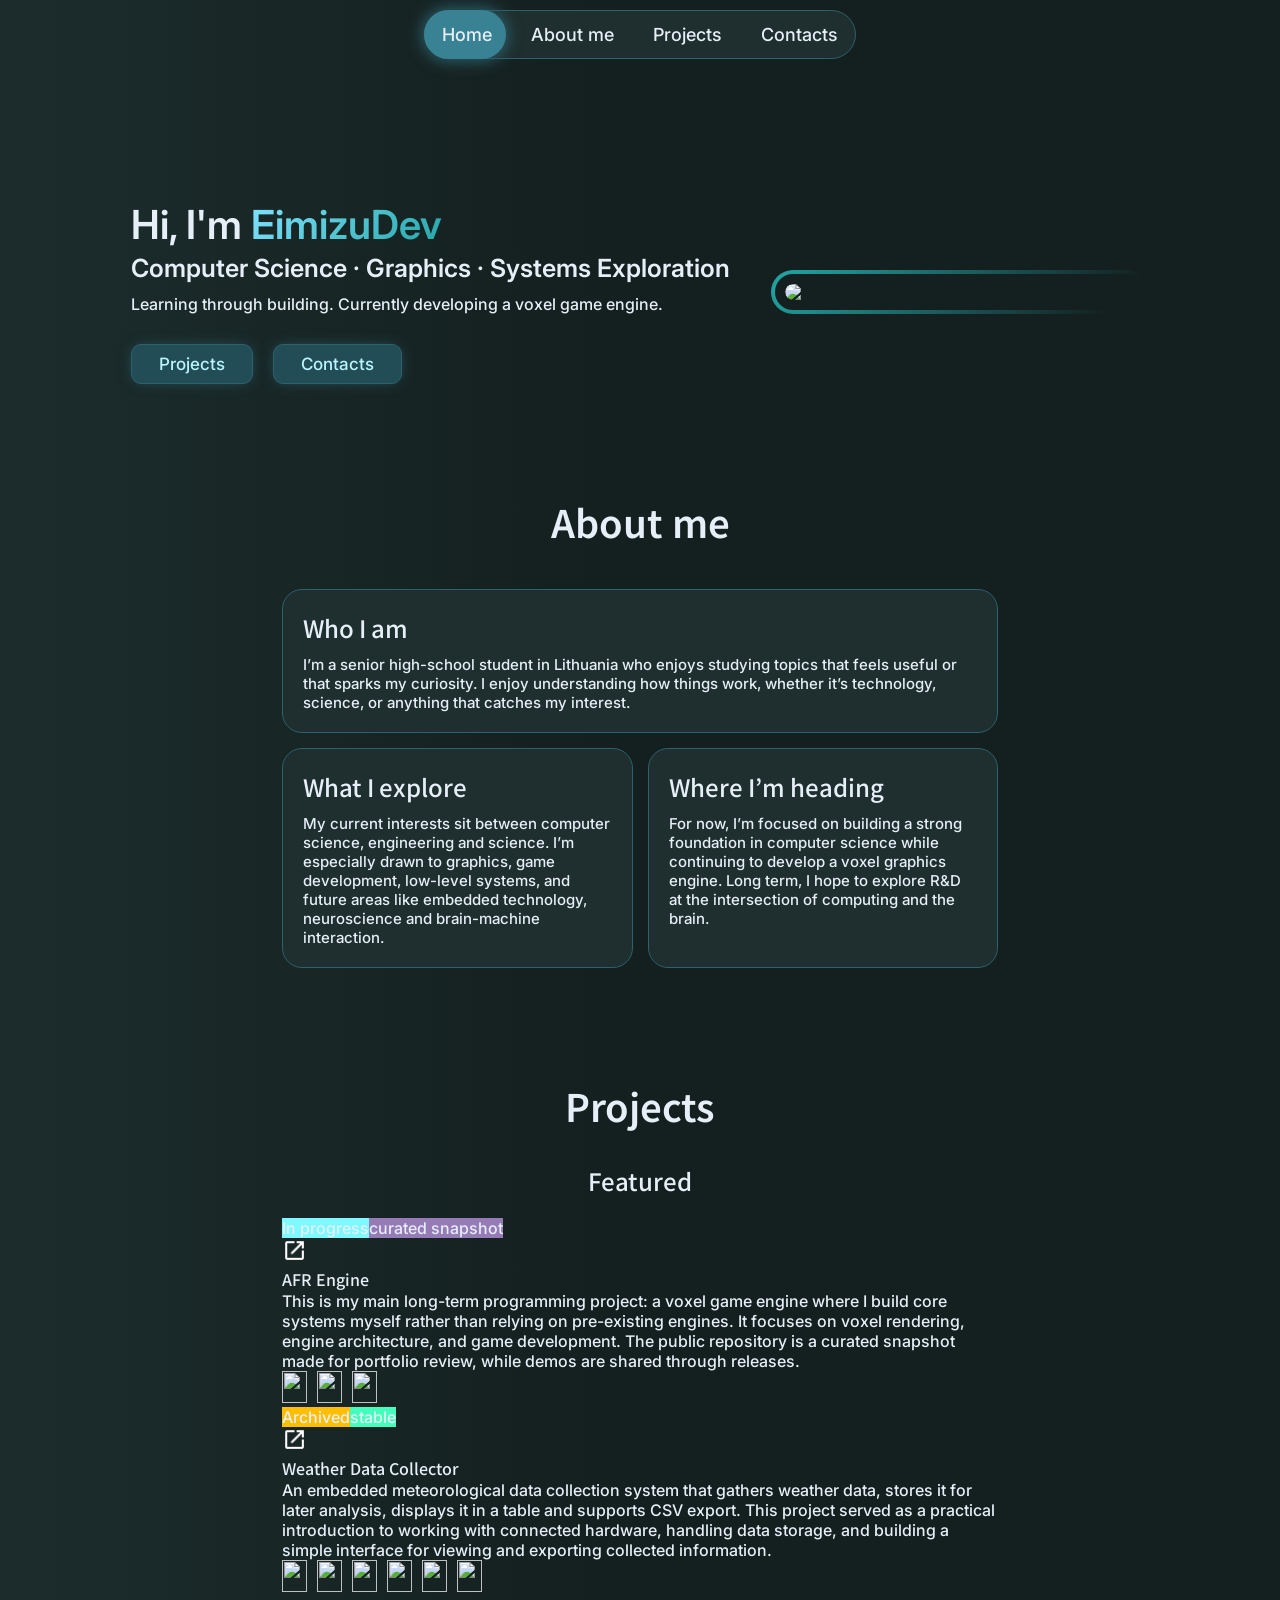
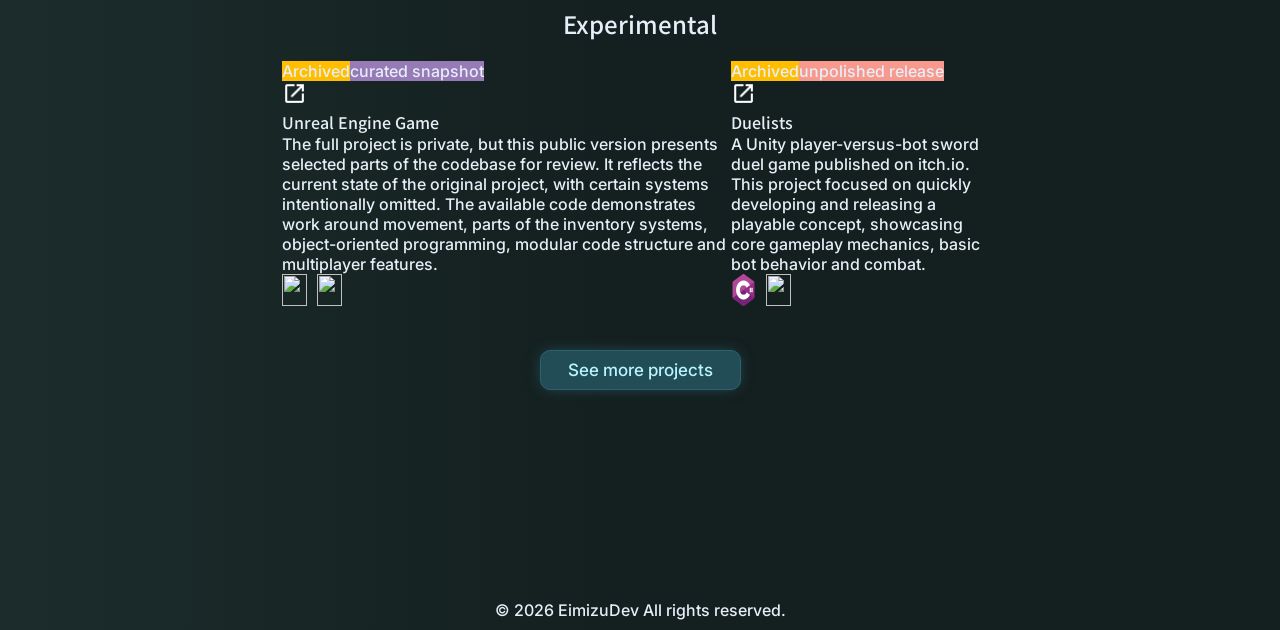
==== index.html @ b443e17d "Projects section progress" ====
<!DOCTYPE html>
<html lang="en" dir="ltr">
  <head>
    <meta charset="utf-8">
    <meta name="viewport" content="width=device-width, initial-scale=1">
    <link rel="preconnect" href="https://fonts.googleapis.com">
    <link rel="preconnect" href="https://fonts.gstatic.com" crossorigin>
    <link href="https://fonts.googleapis.com/css2?family=Inter:ital,opsz,wght@0,14..32,100..900;1,14..32,100..900&family=Noto+Sans+JP:wght@100..900&display=swap" rel="stylesheet">
    <title>EimizuDev Portfolio</title>
    <meta name="description" content="EimizuDev portfolio">
    <link rel="stylesheet" href="style.css">
    <meta name="robots" content="noindex">
    <link rel="preload" as="image" href="https://raw.githubusercontent.com/EimizuDev/afr-voxel-engine/refs/heads/main/docs/gifs/voxels.gif" type="image/gif" fetchpriority="high" crossorigin>
  </head>
  <body>
    <header>
      <nav>
        <button class="nav-hamburger" type="button" aria-label="Open navigation menu" onclick="ToggleHam();">
          <span class="nav-bar" aria-hidden="true"></span>
          <span class="nav-bar" aria-hidden="true"></span>
          <span class="nav-bar" aria-hidden="true"></span>
        </button>
        <div style="position: relative;">
          <div aria-hidden="true" id="hover-slider"></div>
          <ul>
            <li id="hero-nav" onmouseover="TransformHoverSlider(0)"><a href="#hero">Home</a></li>
            <li id="about-me-nav" onmouseover="TransformHoverSlider(1)"><a href="#about-me">About me</a></li>
            <li id="projects-nav" onmouseover="TransformHoverSlider(2)"><a href="#projects">Projects</a></li>
            <li id="contacts-nav" onmouseover="TransformHoverSlider(3)"><a href="#contacts">Contacts</a></li>
          </ul>
        </div>
      </nav>
    </header>
    <main>
      <section id="hero">
        <div class="hero-content">
          <h1>
            <strong class="hero-content-1">Hi, I'm <span class="hero-content-name">EimizuDev</span></strong>
            <br>
            <strong class="hero-content-2">Computer Science · Graphics · Systems Exploration</strong>
          </h1>
          <p>Learning through building. Currently developing a voxel game engine.</p>
          <div class="hero-buttons">
            <a href="#projects" class="button">Projects</a>
            <a href="#contacts" class="button">Contacts</a>
          </div>
        </div>
        <div class="hero-visual" style="position: relative;">
          <div class="hero-visual-frame">
            <div class="hero-visual-inside-frame">
              <img src="https://raw.githubusercontent.com/EimizuDev/afr-voxel-engine/refs/heads/main/docs/gifs/voxels.gif" id="hero-image">
            </div>
          </div>
        </div>
      </section>
      <section id="about-me">
        <h2>About me</h2>
        <span aria-hidden="true"></span>
        <div class="about-me-cards-1">
          <div class="about-me-card-1">
            <h3>Who I am</h3>
            <p>I’m a senior high-school student in Lithuania who enjoys studying topics that feels useful or that sparks my curiosity. I enjoy understanding how things work, whether it’s technology, science, or anything that catches my interest.</p>
          </div>
          <div class="about-me-cards-2">
            <div class="about-me-card-2">
              <h3>What I explore</h3>
              <p>My current interests sit between computer science, engineering and science. I’m especially drawn to graphics, game development, low-level systems, and future areas like embedded technology, neuroscience and brain-machine interaction.</p>
            </div>
            <div class="about-me-card-2">
              <h3>Where I’m heading</h3>
              <p>For now, I’m focused on building a strong foundation in computer science while continuing to develop a voxel graphics engine. Long term, I hope to explore R&D at the intersection of computing and the brain.</p>
            </div>
          </div>
        </div>
      </section>
      <section id="projects">
        <h2>Projects</h2>
        <div class="project-sub-section-1">
          <h3>Featured</h3>
          <div class="projects-grid-1">
            <a href="https://github.com/EimizuDev/afr-voxel-engine" class="project-card">
              <div class="project-card-top">
                <div class="status">
                  <p style="background-color: #7DF9FF">In progress</p>
                  <p style="background-color: #967BB6">curated snapshot</p>
                </div>
                <img src="img/redirect_icon.png" aria-hidden="true">
                <img src="img/" alt="">
              </div>
              <div class="project-card-bottom">
                <h4>AFR Engine</h4>
                <p>This is my main long-term programming project: a voxel game engine where I build core systems myself rather than relying on pre-existing engines. It focuses on voxel rendering, engine architecture, and game development. The public repository is a curated snapshot made for portfolio review, while demos are shared through releases.</p>
                <ul class="tech-stack">
                  <li><img height="32" width="32" src="https://cdn.simpleicons.org/cplusplus/00599C" /></li>
                  <li><img height="32" width="32" src="https://cdn.simpleicons.org/vulkan/A41E22" /></li>
                  <li><img height="32" width="32" src="https://cdn.simpleicons.org/lua/000080" /></li>
                </ul>
              </div>
            </a>
            <a href="https://github.com/EimizuDev/Weather-Data-Collector" class="project-card">
              <div class="project-card-top">
                <div class="status">
                  <p style="background-color: #FFBF00">Archived</p>
                  <p style="background-color: #44FFBB">stable</p>
                </div>
                <img src="img/redirect_icon.png" aria-hidden="true">
                <img src="img/" alt="">
              </div>
              <div class="project-card-bottom">
                <h4>Weather Data Collector</h4>
                <p>An embedded meteorological data collection system that gathers weather data, stores it for later analysis, displays it in a table and supports CSV export. This project served as a practical introduction to working with connected hardware, handling data storage, and building a simple interface for viewing and exporting collected information.</p>
                <ul class="tech-stack">
                  <li><img height="32" width="32" src="https://cdn.simpleicons.org/esphome/18BCF2" /></li>
                  <li><img height="32" width="32" src="https://cdn.simpleicons.org/arduino/00878F" /></li>
                  <li><img height="32" width="32" src="https://cdn.simpleicons.org/php/777BB4" /></li>
                  <li><img height="32" width="32" src="https://cdn.simpleicons.org/html5/E34F26" /></li>
                  <li><img height="32" width="32" src="https://cdn.simpleicons.org/css/663399" /></li>
                  <li><img height="32" width="32" src="https://cdn.simpleicons.org/javascript/F7DF1E" /></li>
                </ul>
              </div>
            </a>
          </div>
        </div>
        <div class="project-sub-section-2">
          <h3>Experimental</h3>
          <div class="projects-grid-2">
            <a href="https://github.com/EimizuDev/sanitized-ue-game" class="project-card">
              <div class="project-card-top">
                <div class="status">
                  <p style="background-color: #FFBF00">Archived</p>
                  <p style="background-color: #967BB6">curated snapshot</p>
                </div>
                <img src="img/redirect_icon.png" aria-hidden="true">
                <img src="img/" alt="">
              </div>
              <div class="project-card-bottom">
                <h4>Unreal Engine Game</h4>
                <p>The full project is private, but this public version presents selected parts of the codebase for review. It reflects the current state of the original project, with certain systems intentionally omitted. The available code demonstrates work around movement, parts of the inventory systems, object-oriented programming, modular code structure and multiplayer features.</p>
                <ul class="tech-stack">
                  <li><img height="32" width="32" src="https://cdn.simpleicons.org/unrealengine/0E1128" /></li>
                  <li><img height="32" width="32" src="https://cdn.simpleicons.org/cplusplus/00599C" /></li>
                </ul>
              </div>
            </a>
            <a href="https://github.com/EimizuDev/duelists-source" class="project-card">
              <div class="project-card-top">
                <div class="status">
                  <p style="background-color: #FFBF00">Archived</p>
                  <p style="background-color: #F8998D">unpolished release</p>
                </div>
                <img src="img/redirect_icon.png" aria-hidden="true">
                <img src="img/" alt="">
              </div>
              <div class="project-card-bottom">
                <h4>Duelists</h4>
                <p>A Unity player-versus-bot sword duel game published on itch.io. This project focused on quickly developing and releasing a playable concept, showcasing core gameplay mechanics, basic bot behavior and combat.</p>
                <ul class="tech-stack">
                  <li><img height="32" width="32" src="img/c_sharp.png" /></li>
                  <li><img height="32" width="32" src="https://cdn.simpleicons.org/unity/FFFFFF" /></li>
                </ul>
              </div>
            </a>
          </div>
        </div>
        <a href="https://github.com/EimizuDev?tab=repositories" class="button">See more projects</a>
      </section>
    </main>
    <footer>© 2026 EimizuDev All rights reserved.</footer>
    <script src="script.js"></script>
  </body>
</html>
---- style.css ----
:root {
  --bg: #141F1F;
  --surface: #1F2E2E;
  --hSurface: #293d3d;
  --text: #e6eef8;
  --accentJ: #d4302f;
  --accentC: #c9a66b;
  --accentN: #23a6a6;
  --accentE: #81e3ff;
}

* {
  margin: 0;
  padding: 0;
  box-sizing: border-box;
  font-family: "Inter", sans-serif;
  color: var(--text);
  font-weight: 500;
  text-decoration: none;
  scroll-behavior: smooth;
}

body {
  background: linear-gradient(270deg, var(--bg) 50%, #1c2c2c);
}

nav {
  top: 10px;
  position: fixed;
  left: 50%;
  transform: translateX(-50%);
  z-index: 999;
}

nav ul {
  display: flex;
  list-style: none;
  background-color: var(--surface);
  gap: 5px;
  border-radius: 50px;
  font-size: 18px;
  border: 1px solid #2c616d;
  white-space: nowrap;
}

h1, h2, h3, h4, h5, h6 {
  font-family: "Noto Sans JP", sans-serif;
}

h2 {
  margin-bottom: 20px;
  font-size: 38px;
  font-weight: 600;
}

h3 {
  margin-bottom: 10px;
  font-size: 24px;
  font-weight: 500;
}

strong, span {
  font-weight: 600;
}

footer {
  text-align: center;
  padding: 10px 0;
}

.button {
  cursor: pointer;
  padding: 9px 27px;
  background-color: #224d57;
  color: #b8f5ff;
  font-size: 17px;
  border: 1px solid #2c616d;
  box-shadow: 0px 0px 15px -4px #2b626e;
  border-radius: 10px;
  transition: all ease-in-out .2s;
  margin-top: 30px;
}

.button:hover {
  background-color: var(--accentN);
}

/* Navigation bar */
nav ul li {
  z-index: 1000;
}

nav ul li a {
  padding: 13px 17px;
  display: block;
}

#hover-slider {
  position: absolute;
  left: 0;
  top: 0;
  background-color: #398293;
  border-radius: 50px;
  transition: all ease-in-out .15s;
  box-shadow: 0px 0px 15px 2px #2b626e;
}

.nav-hamburger {
  display: none;
  flex-direction: column;
  gap: 7px;
  cursor: pointer;
  padding: 12px;
  background-color: #224d57;
  border: 1px solid #2c616d;
  box-shadow: 0px 0px 15px -4px #2b626e;
  border-radius: 20px;
  margin: 30px 30px 10px 0;
}

.nav-bar {
  height: 3px;
  border-radius: 5px;
  width: 25px;
  background-color: #b8f5ff;
  transition: all .3s ease-in-out;
}

@media (max-width: 768px) {
  .nav-hamburger {
    display: flex;
  }

  nav ul {
    flex-direction: column;
    border-radius: 25px;
    align-items: center;
    font-size: 20px;
    opacity: 0;
    pointer-events: none;
    transition: .3s all ease-in-out;
  }

  nav ul.active {
    opacity: 1;
    pointer-events: auto;
    margin: 0 30px 0 0;
  }

  nav ul li a {
    padding: 14px 49px;
  }

  .nav-hamburger.active .nav-bar:nth-child(1) {
    transform: translateY(10px) rotate(45deg);
  }

  .nav-hamburger.active .nav-bar:nth-child(2) {
    opacity: 0;
  }

  .nav-hamburger.active .nav-bar:nth-child(3) {
    transform: translateY(-10px) rotate(-45deg);
  }

  #hover-slider {
    border-radius: 25px;
    height: unset;
    opacity: 0;
  }

  #hover-slider.active {
    opacity: 1;
  }

  nav {
    right: 0;
    left: unset;
    transform: unset;
    top: unset;
    display: flex;
    flex-direction: column;
    align-items: flex-end;
  }
}

/* HERO Section */
#hero {
  display: flex;
  padding: 200px 100px 50px;
  justify-content: space-evenly;
  align-items: center;
  gap: 10px;
}

#hero-image {
  width: 400px;
  border-radius: 19px;
  mask-image: linear-gradient(135deg, white 70%, transparent);
}

.hero-visual-frame {
  border-radius: 30px;
  padding: 4px;
  background: linear-gradient(315deg, transparent 10%, var(--accentN));
}

.hero-visual-inside-frame {
  background: var(--bg);
  padding: 10px;
  border-radius: 28px;
  display: flex;
}

.hero-content-name {
  background: linear-gradient(315deg, var(--accentN), var(--accentE));
  -webkit-background-clip: text;
  color: transparent;
  display: inline-block;
}

.hero-content p {
  margin-top: 10px;
}

.hero-buttons {
  display: flex;
  gap: 20px;
}

.hero-content-1 {
  font-size: 50px;
}

.hero-content-2 {
  font-size: 30px;
}

@media (max-width: 1435px) {
  #hero-image {
    width: 350px;
  }

  .hero-content-1 {
    font-size: 40px;
  }

  .hero-content-2 {
    font-size: 25px;
  }
}

@media (max-width: 1030px) {
  .hero-visual {
    display: none;
  }

  .hero-content {
    text-align: center;
  }

  .hero-buttons {
    justify-content: center;
  }

  .hero-content-1 {
    font-size: 50px;
  }

  .hero-content-2 {
    font-size: 30px;
  }

  #hero {
    padding: 200px 40px;
  }
}

@media (max-width: 490px) {
  #hero {
    padding: 200px 20px;
  }
}

/* About me */
#about-me {
  display: flex;
  flex-direction: column;
  padding: 60px 22vw;
  justify-content: space-evenly;
  align-items: center;
  gap: 10px;
}

.about-me-cards-1 {
  display: flex;
  gap: 15px;
  flex-direction: column;
}

.about-me-card-1 {
  padding: 20px;
  background-color: var(--surface);
  border-radius: 20px;
  border: 1px solid #2c616d;
}

.about-me-cards-2 {
  display: flex;
  gap: 15px;
}

.about-me-card-2 {
  width: 50%;
  border-radius: 20px;
  padding: 20px;
  background-color: var(--surface);
  border: 1px solid #2c616d;
}

@media (max-width: 1300px) {
  #about-me p {
    font-size: 15px;
  }
}

@media (max-width: 1200px) {
  #about-me p {
    font-size: 16px;
  }

  .about-me-cards-2 {
    flex-direction: column;
  }

  .about-me-card-2 {
    width: unset;
  }
}

@media (max-width: 655px) {
  #about-me {
    padding: 50px 10vw 200px;
  }
}

/* Projects */
#projects {
  display: flex;
  flex-direction: column;
  padding: 50px 22vw 200px;
  justify-content: space-evenly;
  align-items: center;
  gap: 10px;
}

.project-sub-section-1 {
  display: flex;
  flex-direction: column;
  align-items: center;
  gap: 10px;
}

.projects-grid-1 {

}

.project-sub-section-2 {
  display: flex;
  flex-direction: column;
  align-items: center;
  gap: 10px;
}

.projects-grid-2 {
  display: flex;
}

.project-card {
  display: flex;
  flex-direction: column;
}

.project-card img {
  width: 25px;
}

.tech-stack {
  display: flex;
  gap: 10px;
  list-style: none;
}

.status {
  display: flex;
  border-radius: 50px;

}

.status p {
  
}

.content {
  width: 100%;
  background-color: grey;
  display: flex;
  justify-content: flex-end
}

.diagonals {
  border-bottom: 100px solid red;
  border-left: 75px solid rgba(0, 0, 0, 0);
  height: 0;
  width: 30%;
}
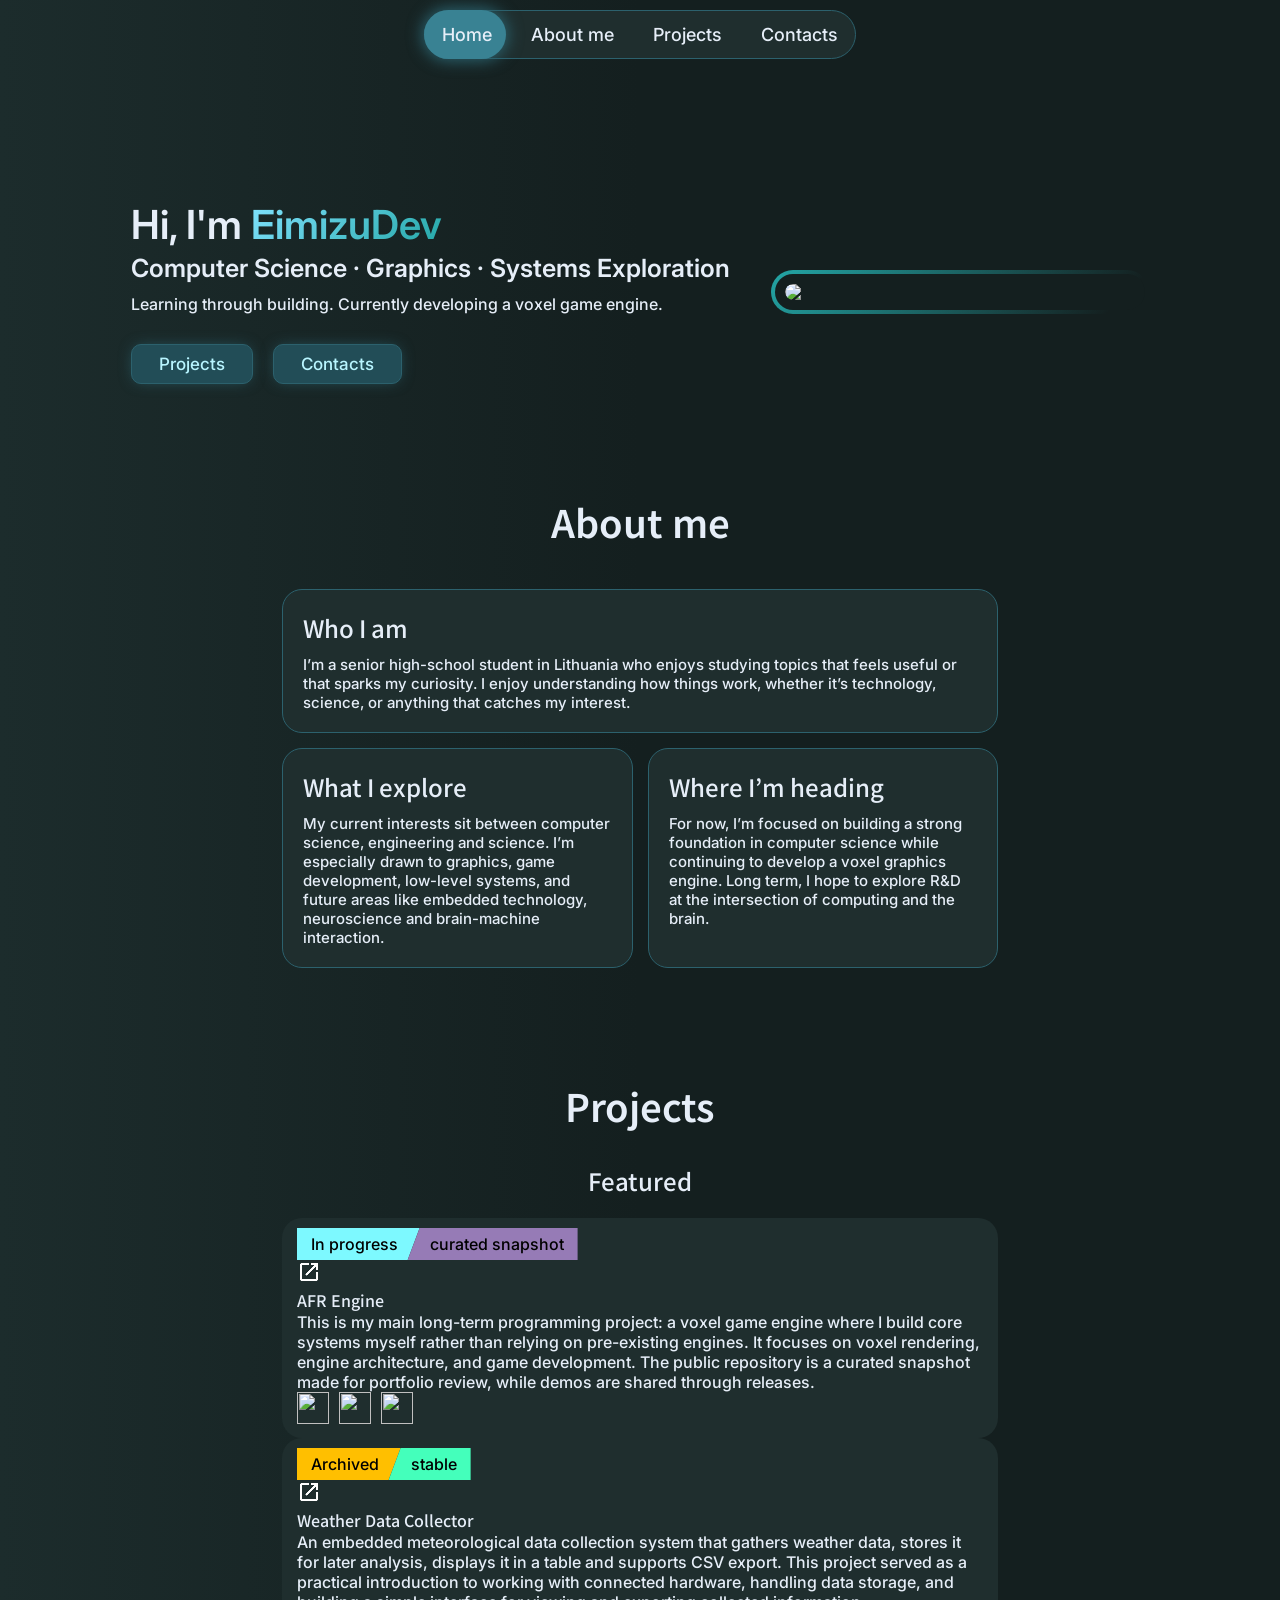
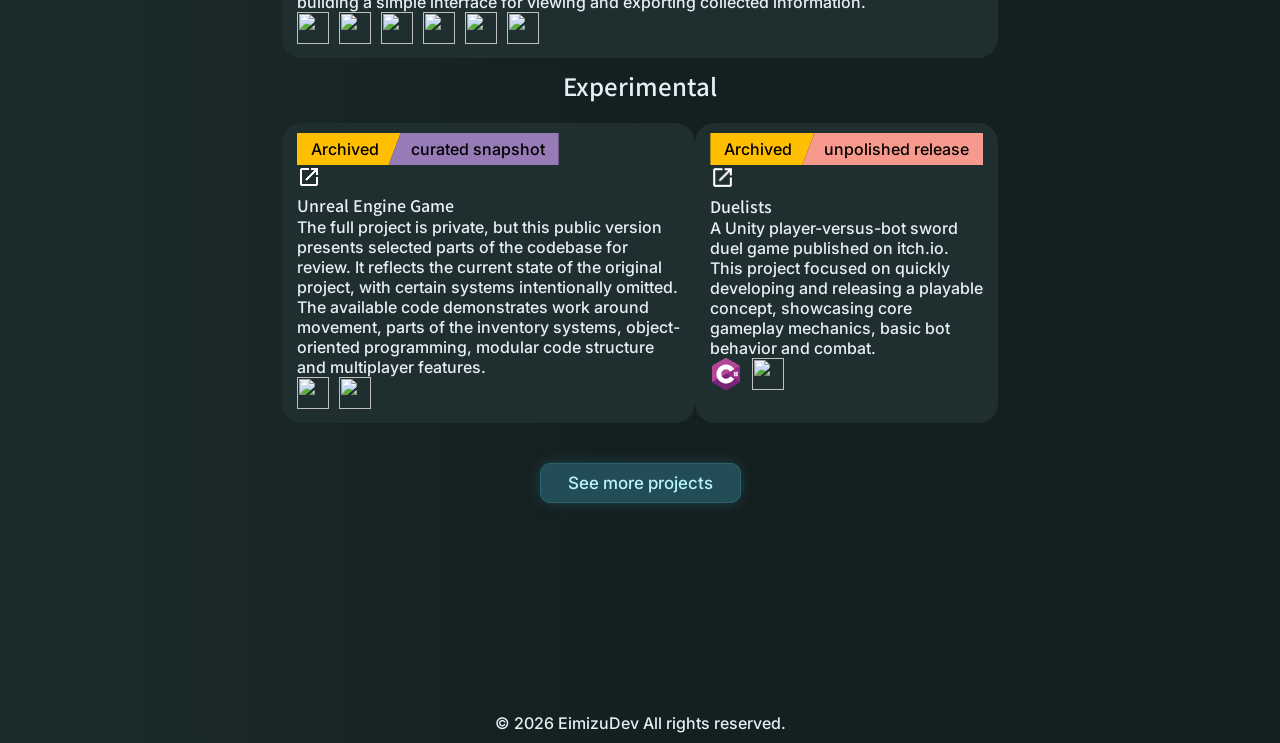
==== commit d4edf246: "Projects design upgrades" ====
--- a/index.html
+++ b/index.html
@@ -81,8 +81,8 @@
             <a href="https://github.com/EimizuDev/afr-voxel-engine" class="project-card">
               <div class="project-card-top">
                 <div class="status">
-                  <p style="background-color: #7DF9FF">In progress</p>
-                  <p style="background-color: #967BB6">curated snapshot</p>
+                  <p class="status-1" style="background-color: #7DF9FF">In progress</p>
+                  <p class="status-2" style="background-color: #967BB6">curated snapshot</p>
                 </div>
                 <img src="img/redirect_icon.png" aria-hidden="true">
                 <img src="img/" alt="">
@@ -100,8 +100,8 @@
             <a href="https://github.com/EimizuDev/Weather-Data-Collector" class="project-card">
               <div class="project-card-top">
                 <div class="status">
-                  <p style="background-color: #FFBF00">Archived</p>
-                  <p style="background-color: #44FFBB">stable</p>
+                  <p class="status-1" style="background-color: #FFBF00">Archived</p>
+                  <p class="status-2" style="background-color: #44FFBB">stable</p>
                 </div>
                 <img src="img/redirect_icon.png" aria-hidden="true">
                 <img src="img/" alt="">
@@ -127,8 +127,8 @@
             <a href="https://github.com/EimizuDev/sanitized-ue-game" class="project-card">
               <div class="project-card-top">
                 <div class="status">
-                  <p style="background-color: #FFBF00">Archived</p>
-                  <p style="background-color: #967BB6">curated snapshot</p>
+                  <p class="status-1" style="background-color: #FFBF00">Archived</p>
+                  <p class="status-2" style="background-color: #967BB6">curated snapshot</p>
                 </div>
                 <img src="img/redirect_icon.png" aria-hidden="true">
                 <img src="img/" alt="">
@@ -145,10 +145,10 @@
             <a href="https://github.com/EimizuDev/duelists-source" class="project-card">
               <div class="project-card-top">
                 <div class="status">
-                  <p style="background-color: #FFBF00">Archived</p>
-                  <p style="background-color: #F8998D">unpolished release</p>
+                  <p class="status-1" style="background-color: #FFBF00">Archived</p>
+                  <p class="status-2" style="background-color: #F8998D">unpolished release</p>
                 </div>
-                <img src="img/redirect_icon.png" aria-hidden="true">
+                <img class="redirect-icon" src="img/redirect_icon.png" aria-hidden="true">
                 <img src="img/" alt="">
               </div>
               <div class="project-card-bottom">
--- a/style.css
+++ b/style.css
@@ -379,9 +379,17 @@
 .project-card {
   display: flex;
   flex-direction: column;
-}
-
-.project-card img {
+  border-radius: 20px;
+  padding: 10px 15px;
+  background-color: var(--surface);
+  transition: 0.3s all ease-in-out;
+}
+
+.project-card:hover {
+  transform: scale(1.05);
+}
+
+.redirect-icon {
   width: 25px;
 }
 
@@ -394,23 +402,25 @@
 .status {
   display: flex;
   border-radius: 50px;
-
+  align-items: center;
 }
 
 .status p {
-  
-}
-
-.content {
-  width: 100%;
-  background-color: grey;
-  display: flex;
-  justify-content: flex-end
-}
-
-.diagonals {
-  border-bottom: 100px solid red;
-  border-left: 75px solid rgba(0, 0, 0, 0);
-  height: 0;
-  width: 30%;
-}
+  padding-top: 6px;
+  padding-bottom: 6px;
+  color: black;
+  white-space: nowrap;
+}
+
+.status-1 {
+  clip-path: polygon(0 0, 100% 0, calc(100% - 12px) 100%, 0 100%);
+  padding-right: 22px;
+  padding-left: 14px;
+}
+
+.status-2 {
+  clip-path: polygon(12px 0, 100% 0, 100% 100%, 0 100%);
+  margin-left: -12px;
+  padding-left: 22px;
+  padding-right: 14px;
+}
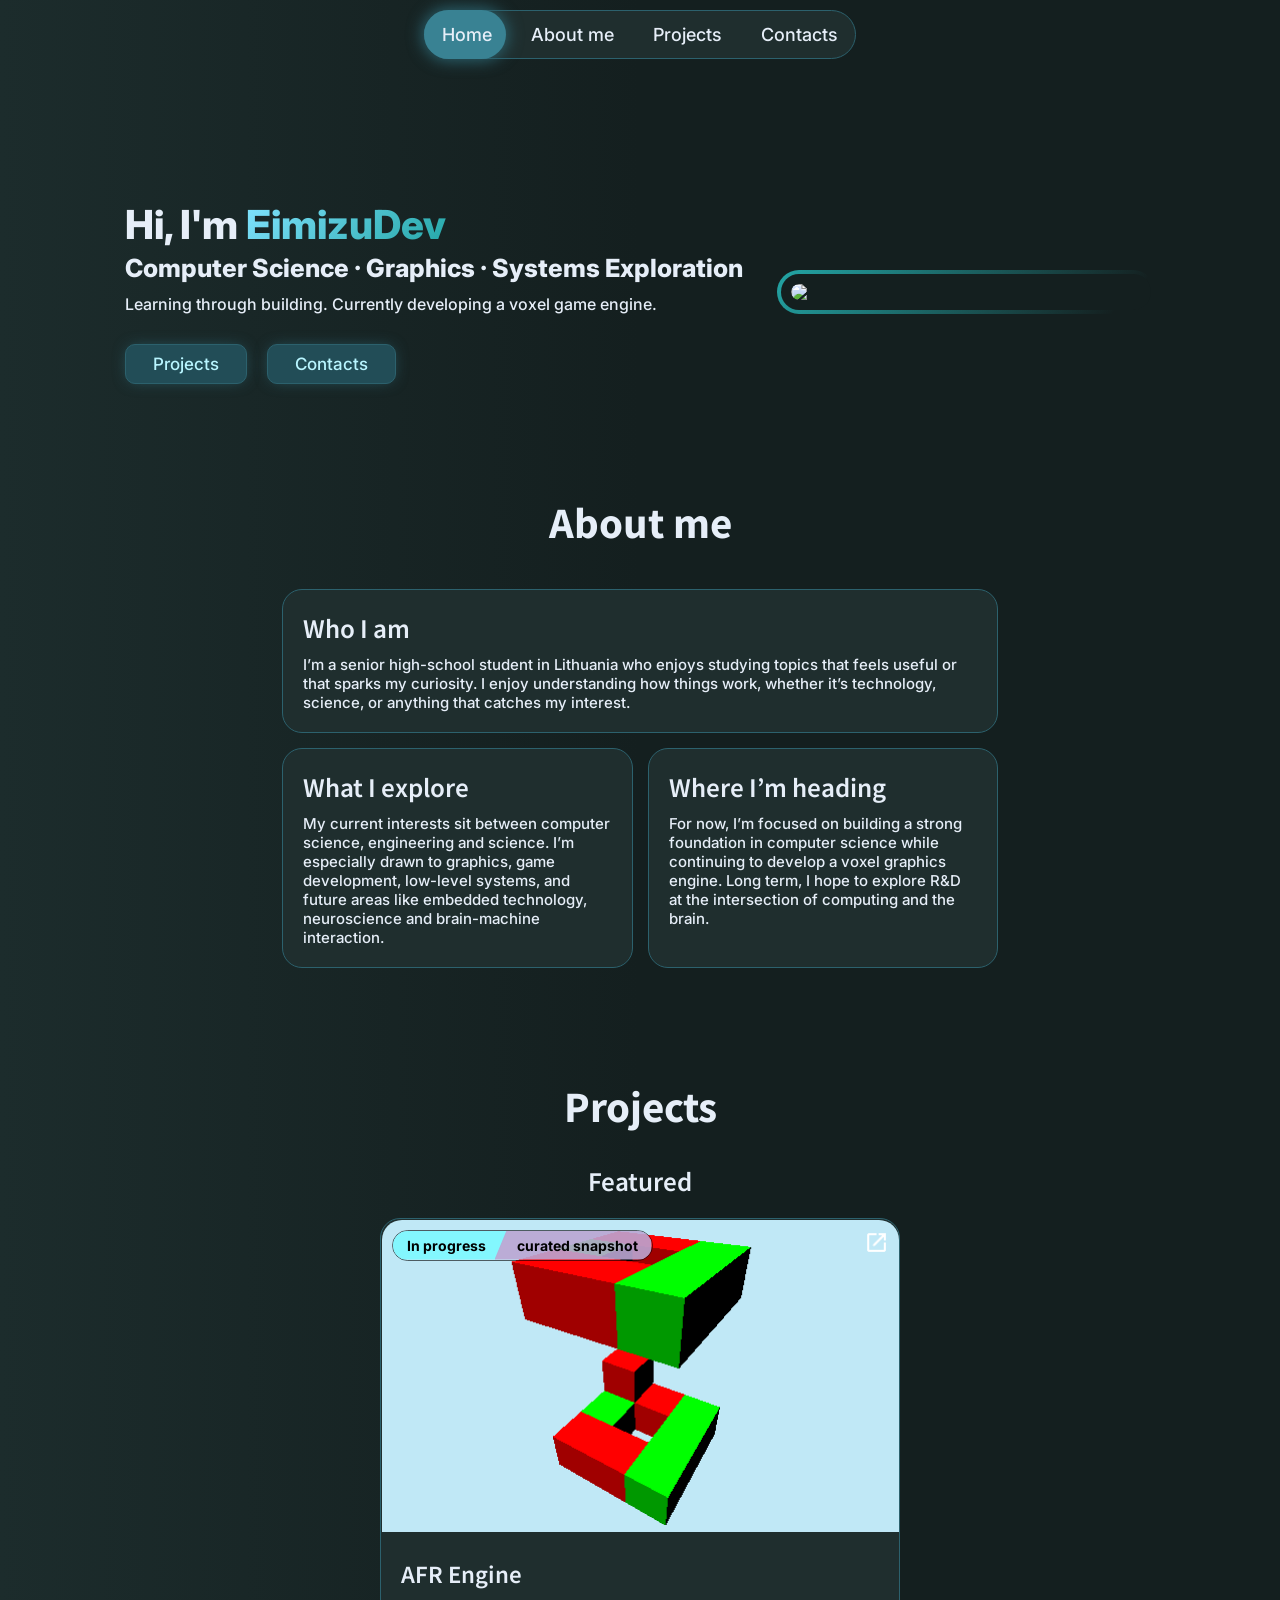
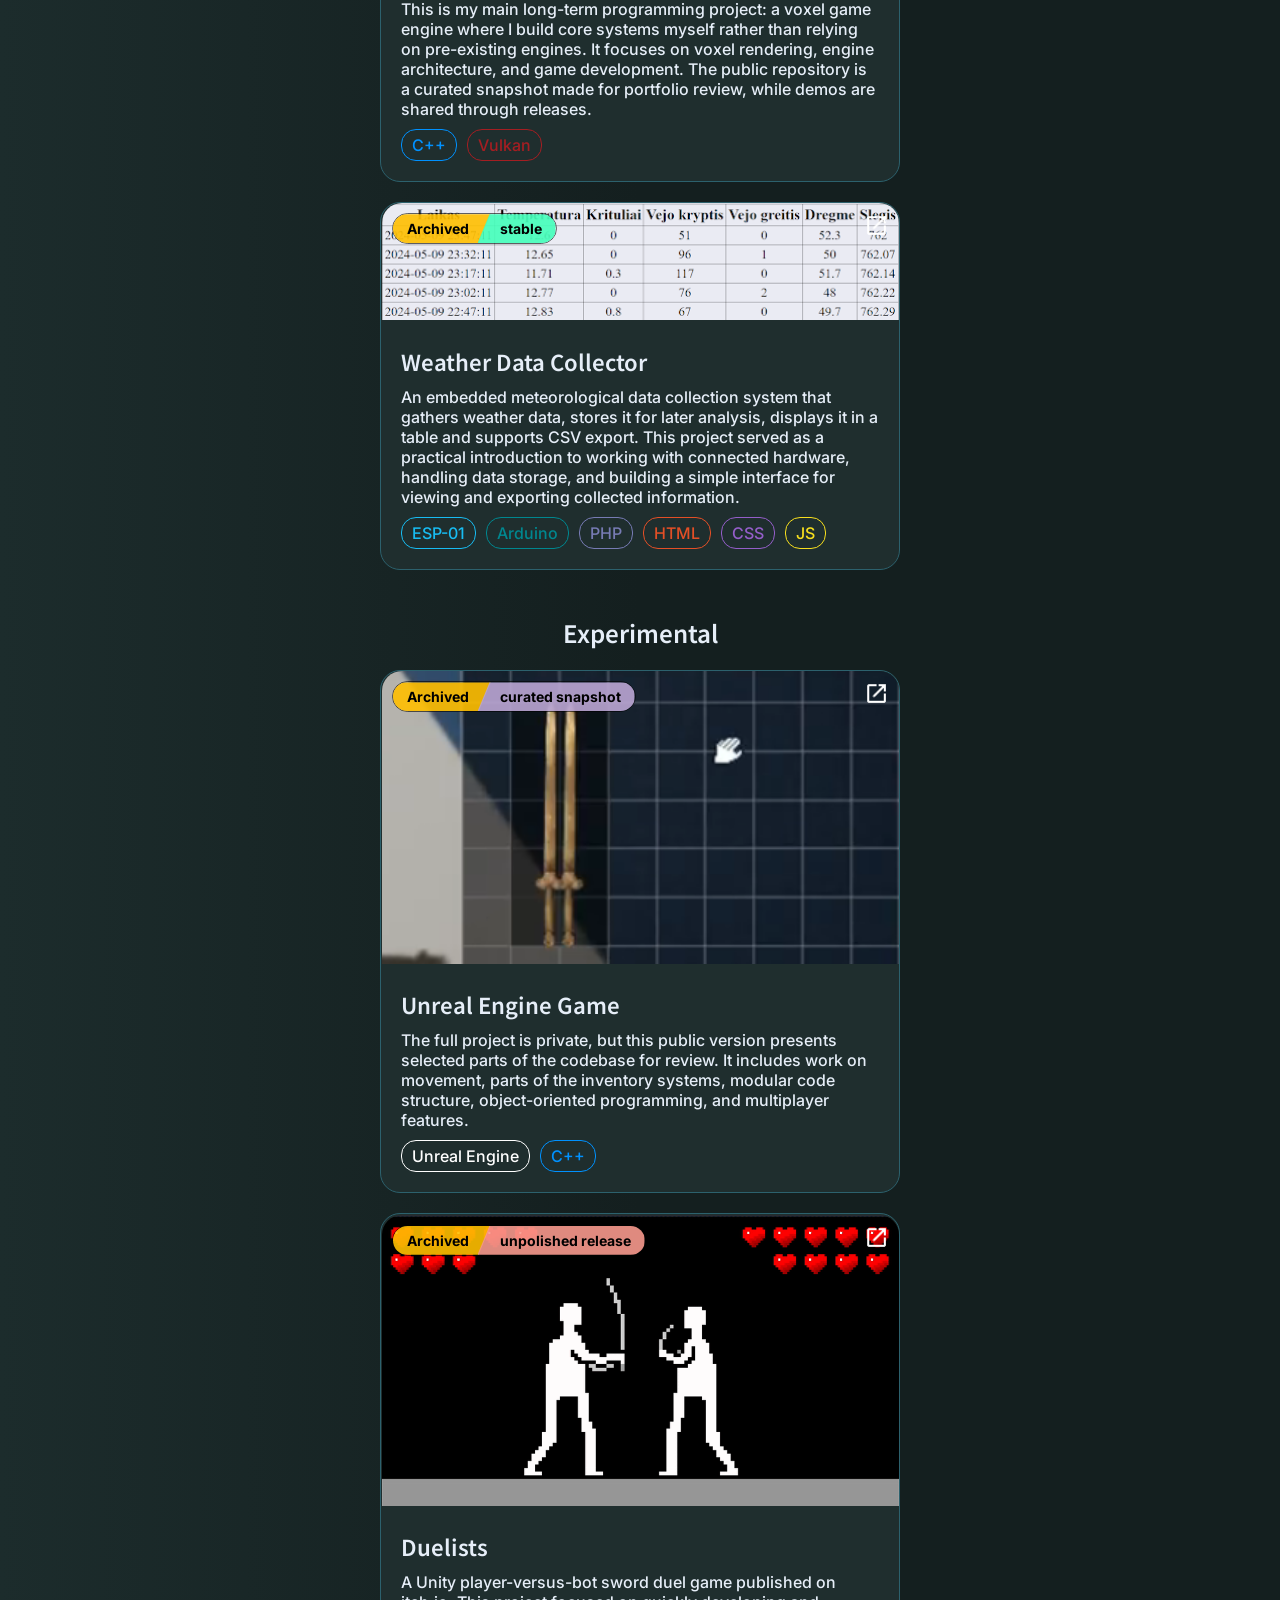
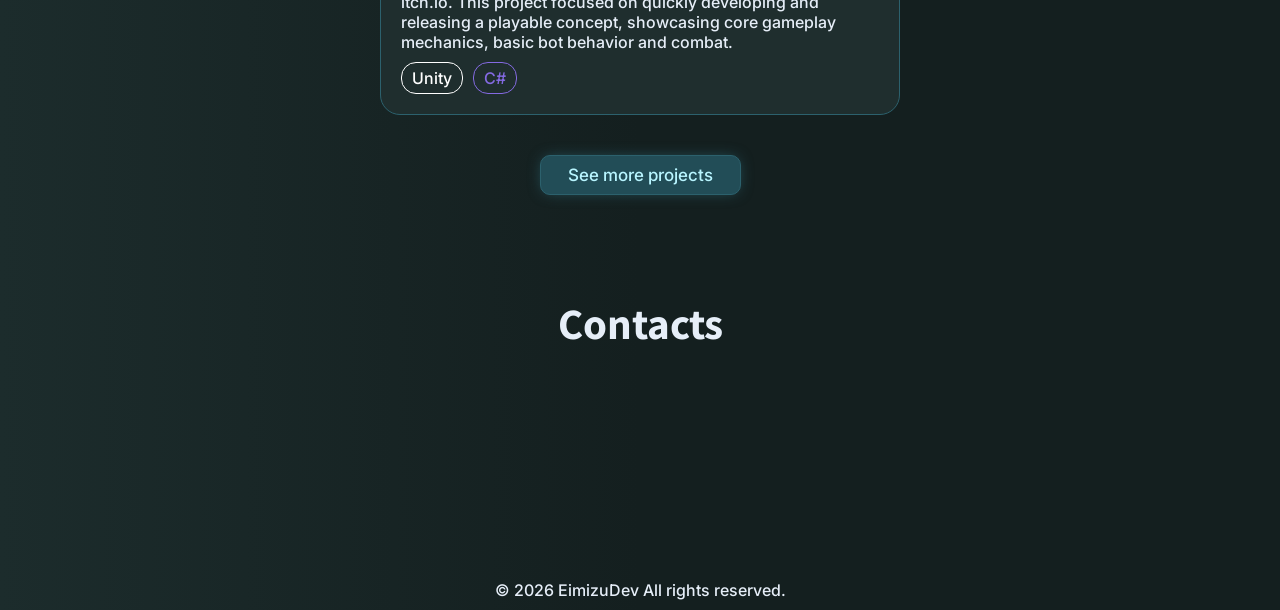
==== commit 3d5ed7b4: "Finished projects section" ====
--- a/index.html
+++ b/index.html
@@ -78,44 +78,43 @@
         <div class="project-sub-section-1">
           <h3>Featured</h3>
           <div class="projects-grid-1">
-            <a href="https://github.com/EimizuDev/afr-voxel-engine" class="project-card">
+            <a href="https://github.com/EimizuDev/afr-voxel-engine" class="project-card" target="_blank" rel="noopener noreferrer">
               <div class="project-card-top">
                 <div class="status">
-                  <p class="status-1" style="background-color: #7DF9FF">In progress</p>
-                  <p class="status-2" style="background-color: #967BB6">curated snapshot</p>
+                  <p class="status-1" style="background-color: rgba(125, 249, 255, 0.9)">In progress</p>
+                  <p class="status-2" style="background-color: rgba(187, 166, 211, 0.9)">curated snapshot</p>
                 </div>
-                <img src="img/redirect_icon.png" aria-hidden="true">
-                <img src="img/" alt="">
+                <img class="redirect-icon" src="img/redirect_icon.png" aria-hidden="true">
+                <img class="project-demo" src="img/afr_engine_demo.png" alt="AFR Engine demonstration">
               </div>
               <div class="project-card-bottom">
                 <h4>AFR Engine</h4>
                 <p>This is my main long-term programming project: a voxel game engine where I build core systems myself rather than relying on pre-existing engines. It focuses on voxel rendering, engine architecture, and game development. The public repository is a curated snapshot made for portfolio review, while demos are shared through releases.</p>
                 <ul class="tech-stack">
-                  <li><img height="32" width="32" src="https://cdn.simpleicons.org/cplusplus/00599C" /></li>
-                  <li><img height="32" width="32" src="https://cdn.simpleicons.org/vulkan/A41E22" /></li>
-                  <li><img height="32" width="32" src="https://cdn.simpleicons.org/lua/000080" /></li>
+                  <li style="color: #0091ff; border: 1px solid #0091ff;">C++</li>
+                  <li style="color: #A41E22; border: 1px solid #A41E22;">Vulkan</li>
                 </ul>
               </div>
             </a>
-            <a href="https://github.com/EimizuDev/Weather-Data-Collector" class="project-card">
+            <a href="https://github.com/EimizuDev/Weather-Data-Collector" class="project-card" target="_blank" rel="noopener noreferrer">
               <div class="project-card-top">
                 <div class="status">
-                  <p class="status-1" style="background-color: #FFBF00">Archived</p>
-                  <p class="status-2" style="background-color: #44FFBB">stable</p>
+                  <p class="status-1" style="background-color: rgba(255, 191, 0, 0.9)">Archived</p>
+                  <p class="status-2" style="background-color: rgba(68, 255, 187, 0.9)">stable</p>
                 </div>
-                <img src="img/redirect_icon.png" aria-hidden="true">
-                <img src="img/" alt="">
+                <img class="redirect-icon" src="img/redirect_icon.png" aria-hidden="true">
+                <img class="project-demo" src="img/weather_data_collector_table_demo.png" alt="Weather data collector table demonstration">
               </div>
               <div class="project-card-bottom">
                 <h4>Weather Data Collector</h4>
                 <p>An embedded meteorological data collection system that gathers weather data, stores it for later analysis, displays it in a table and supports CSV export. This project served as a practical introduction to working with connected hardware, handling data storage, and building a simple interface for viewing and exporting collected information.</p>
                 <ul class="tech-stack">
-                  <li><img height="32" width="32" src="https://cdn.simpleicons.org/esphome/18BCF2" /></li>
-                  <li><img height="32" width="32" src="https://cdn.simpleicons.org/arduino/00878F" /></li>
-                  <li><img height="32" width="32" src="https://cdn.simpleicons.org/php/777BB4" /></li>
-                  <li><img height="32" width="32" src="https://cdn.simpleicons.org/html5/E34F26" /></li>
-                  <li><img height="32" width="32" src="https://cdn.simpleicons.org/css/663399" /></li>
-                  <li><img height="32" width="32" src="https://cdn.simpleicons.org/javascript/F7DF1E" /></li>
+                  <li style="color: #18BCF2; border: 1px solid #18BCF2;">ESP-01</li>
+                  <li style="color: #00878F; border: 1px solid #00878F;">Arduino</li>
+                  <li style="color: #777BB4; border: 1px solid #777BB4;">PHP</li>
+                  <li style="color: #E34F26; border: 1px solid #E34F26;">HTML</li>
+                  <li style="color: #945ec9; border: 1px solid #945ec9;">CSS</li>
+                  <li style="color: #F7DF1E; border: 1px solid #F7DF1E;">JS</li>
                 </ul>
               </div>
             </a>
@@ -124,45 +123,49 @@
         <div class="project-sub-section-2">
           <h3>Experimental</h3>
           <div class="projects-grid-2">
-            <a href="https://github.com/EimizuDev/sanitized-ue-game" class="project-card">
+            <a href="https://github.com/EimizuDev/sanitized-ue-game" class="project-card" target="_blank" rel="noopener noreferrer">
               <div class="project-card-top">
                 <div class="status">
-                  <p class="status-1" style="background-color: #FFBF00">Archived</p>
-                  <p class="status-2" style="background-color: #967BB6">curated snapshot</p>
+                  <p class="status-1" style="background-color: rgba(255, 191, 0, 0.9)">Archived</p>
+                  <p class="status-2" style="background-color: rgba(187, 166, 211, 0.9)">curated snapshot</p>
                 </div>
-                <img src="img/redirect_icon.png" aria-hidden="true">
-                <img src="img/" alt="">
+                <img class="redirect-icon" src="img/redirect_icon.png" aria-hidden="true">
+                <img class="project-demo" src="img/unreal_engine_game_demo.png" alt="Unreal Engine game demonstration of an inventory system part">
               </div>
               <div class="project-card-bottom">
                 <h4>Unreal Engine Game</h4>
-                <p>The full project is private, but this public version presents selected parts of the codebase for review. It reflects the current state of the original project, with certain systems intentionally omitted. The available code demonstrates work around movement, parts of the inventory systems, object-oriented programming, modular code structure and multiplayer features.</p>
+                <p>The full project is private, but this public version presents selected parts of the codebase for review. It includes work on movement, parts of the inventory systems, modular code structure, object-oriented programming, and multiplayer features.</p>
                 <ul class="tech-stack">
-                  <li><img height="32" width="32" src="https://cdn.simpleicons.org/unrealengine/0E1128" /></li>
-                  <li><img height="32" width="32" src="https://cdn.simpleicons.org/cplusplus/00599C" /></li>
+                  <li style="color: white; border: 1px solid white;">Unreal Engine</li>
+                  <li style="color: #0091ff; border: 1px solid #0091ff;">C++</li>
                 </ul>
               </div>
             </a>
-            <a href="https://github.com/EimizuDev/duelists-source" class="project-card">
+            <a href="https://github.com/EimizuDev/duelists-source" class="project-card" target="_blank" rel="noopener noreferrer">
               <div class="project-card-top">
                 <div class="status">
-                  <p class="status-1" style="background-color: #FFBF00">Archived</p>
-                  <p class="status-2" style="background-color: #F8998D">unpolished release</p>
+                  <p class="status-1" style="background-color: rgba(255, 191, 0, 0.9)">Archived</p>
+                  <p class="status-2" style="background-color: rgba(248, 153, 141, 0.9)">unpolished release</p>
                 </div>
                 <img class="redirect-icon" src="img/redirect_icon.png" aria-hidden="true">
-                <img src="img/" alt="">
+                <img class="project-demo" src="img/duelists_demo.png" alt="Duelists game demonstration">
               </div>
               <div class="project-card-bottom">
                 <h4>Duelists</h4>
                 <p>A Unity player-versus-bot sword duel game published on itch.io. This project focused on quickly developing and releasing a playable concept, showcasing core gameplay mechanics, basic bot behavior and combat.</p>
                 <ul class="tech-stack">
-                  <li><img height="32" width="32" src="img/c_sharp.png" /></li>
-                  <li><img height="32" width="32" src="https://cdn.simpleicons.org/unity/FFFFFF" /></li>
+                  <li style="color: white; border: 1px solid white;">Unity</li>
+                  <li style="color: #846ae2; border: 1px solid #846ae2;">C#</li>
                 </ul>
               </div>
             </a>
           </div>
         </div>
-        <a href="https://github.com/EimizuDev?tab=repositories" class="button">See more projects</a>
+        <a href="https://github.com/EimizuDev?tab=repositories" class="button" target="_blank" rel="noopener noreferrer">See more projects</a>
+      </section>
+      <section id="contacts">
+        <h2>Contacts</h2>
+        
       </section>
     </main>
     <footer>© 2026 EimizuDev All rights reserved.</footer>
--- a/style.css
+++ b/style.css
@@ -50,22 +50,22 @@
 h2 {
   margin-bottom: 20px;
   font-size: 38px;
-  font-weight: 600;
+  font-weight: 800;
 }
 
 h3 {
   margin-bottom: 10px;
   font-size: 24px;
-  font-weight: 500;
+  font-weight: 600;
+}
+
+h4 {
+  font-size: 22px;
+  font-weight: 600;
 }
 
 strong, span {
-  font-weight: 600;
-}
-
-footer {
-  text-align: center;
-  padding: 10px 0;
+  font-weight: 800;
 }
 
 .button {
@@ -79,6 +79,7 @@
   border-radius: 10px;
   transition: all ease-in-out .2s;
   margin-top: 30px;
+  white-space: nowrap;
 }
 
 .button:hover {
@@ -272,13 +273,13 @@
   }
 
   #hero {
-    padding: 200px 40px;
+    padding: 200px 40px 40px;
   }
 }
 
 @media (max-width: 490px) {
   #hero {
-    padding: 200px 20px;
+    padding: 200px 20px 20px;
   }
 }
 
@@ -348,61 +349,103 @@
 #projects {
   display: flex;
   flex-direction: column;
-  padding: 50px 22vw 200px;
+  padding: 50px 22vw;
   justify-content: space-evenly;
   align-items: center;
   gap: 10px;
 }
 
+#projects h3 {
+  margin-bottom: 10px;
+}
+
 .project-sub-section-1 {
   display: flex;
   flex-direction: column;
   align-items: center;
   gap: 10px;
+  margin-bottom: 35px;
+}
+
+.project-sub-section-2 {
+  display: flex;
+  flex-direction: column;
+  align-items: center;
+  gap: 10px;
 }
 
 .projects-grid-1 {
-
-}
-
-.project-sub-section-2 {
-  display: flex;
-  flex-direction: column;
-  align-items: center;
-  gap: 10px;
+  display: flex;
+  flex-direction: column;
+  gap: 20px;
+  width: fit-content;
 }
 
 .projects-grid-2 {
   display: flex;
-}
+  gap: 20px;
+}
+
+.projects-grid-1 .project-card {
+  width: 520px;
+}
+
+.projects-grid-2 .project-card {
+  width: 50%;
+}
+
 
 .project-card {
   display: flex;
   flex-direction: column;
   border-radius: 20px;
-  padding: 10px 15px;
   background-color: var(--surface);
+  border: 1px solid #2c616d;
   transition: 0.3s all ease-in-out;
 }
 
 .project-card:hover {
   transform: scale(1.05);
-}
+  border: 1px solid #4aa1b5;
+}
+
+.project-card h4 {
+  transition: 0.3s all ease-in-out;
+}
+
+.project-card:hover h4 {
+  color: #81d4f8;
+}
+
+.project-card-top {
+  position: relative;
+  padding: 0.5px;
+}
+
+.project-card-bottom {
+  padding: 20px;
+  display: flex;
+  flex-direction: column;
+  gap: 10px;
+}
+
 
 .redirect-icon {
   width: 25px;
-}
-
-.tech-stack {
-  display: flex;
-  gap: 10px;
-  list-style: none;
+  position: absolute;
+  right: 0;
+  margin-right: 10px;
+  margin-top: 10px;
 }
 
 .status {
   display: flex;
+  align-items: center;
+  position: absolute;
   border-radius: 50px;
-  align-items: center;
+  border: 1px solid rgba(0, 0, 0, 0.6);
+  margin-left: 10px;
+  margin-top: 10px;
 }
 
 .status p {
@@ -410,17 +453,92 @@
   padding-bottom: 6px;
   color: black;
   white-space: nowrap;
+  font-size: 14px;
+  font-weight: 700;
 }
 
 .status-1 {
   clip-path: polygon(0 0, 100% 0, calc(100% - 12px) 100%, 0 100%);
   padding-right: 22px;
   padding-left: 14px;
+  border-top-left-radius: 50px;
+  border-bottom-left-radius: 50px;
 }
 
 .status-2 {
   clip-path: polygon(12px 0, 100% 0, 100% 100%, 0 100%);
-  margin-left: -12px;
+  margin-left: -13px;
   padding-left: 22px;
   padding-right: 14px;
-}
+  border-top-right-radius: 50px;
+  border-bottom-right-radius: 50px;
+}
+
+.project-demo {
+  border-top-left-radius: 20px;
+  border-top-right-radius: 20px;
+  width: 100%;
+}
+
+
+.tech-stack {
+  display: flex;
+  gap: 10px;
+  list-style: none;
+  flex-wrap: wrap;
+}
+
+.tech-stack li {
+  border-radius: 15px;
+  padding: 5px 10px;
+  white-space: nowrap;
+}
+
+@media (max-width: 1320px) {
+  .projects-grid-2 {
+    flex-direction: column;
+    width: fit-content;
+  }
+
+  .projects-grid-2 .project-card {
+    width: 520px;
+  }
+}
+
+@media (max-width: 930px) {
+  .projects-grid-1 .project-card, .projects-grid-2 .project-card {
+    width: 420px;
+  }
+}
+
+@media (max-width: 570px) {
+  .projects-grid-1 .project-card, .projects-grid-2 .project-card {
+    width: 320px;
+  }
+
+  .project-card-bottom {
+    font-size: 15px;
+  }
+}
+
+@media (max-width: 375px) {
+  .projects-grid-1 .project-card, .projects-grid-2 .project-card {
+    width: 300px;
+  }
+}
+
+/* Contacts */
+#contacts {
+  display: flex;
+  flex-direction: column;
+  padding: 50px 22vw 200px;
+  justify-content: space-evenly;
+  align-items: center;
+  gap: 10px;
+}
+
+/* Footer */
+footer {
+  text-align: center;
+  padding: 10px 0;
+}
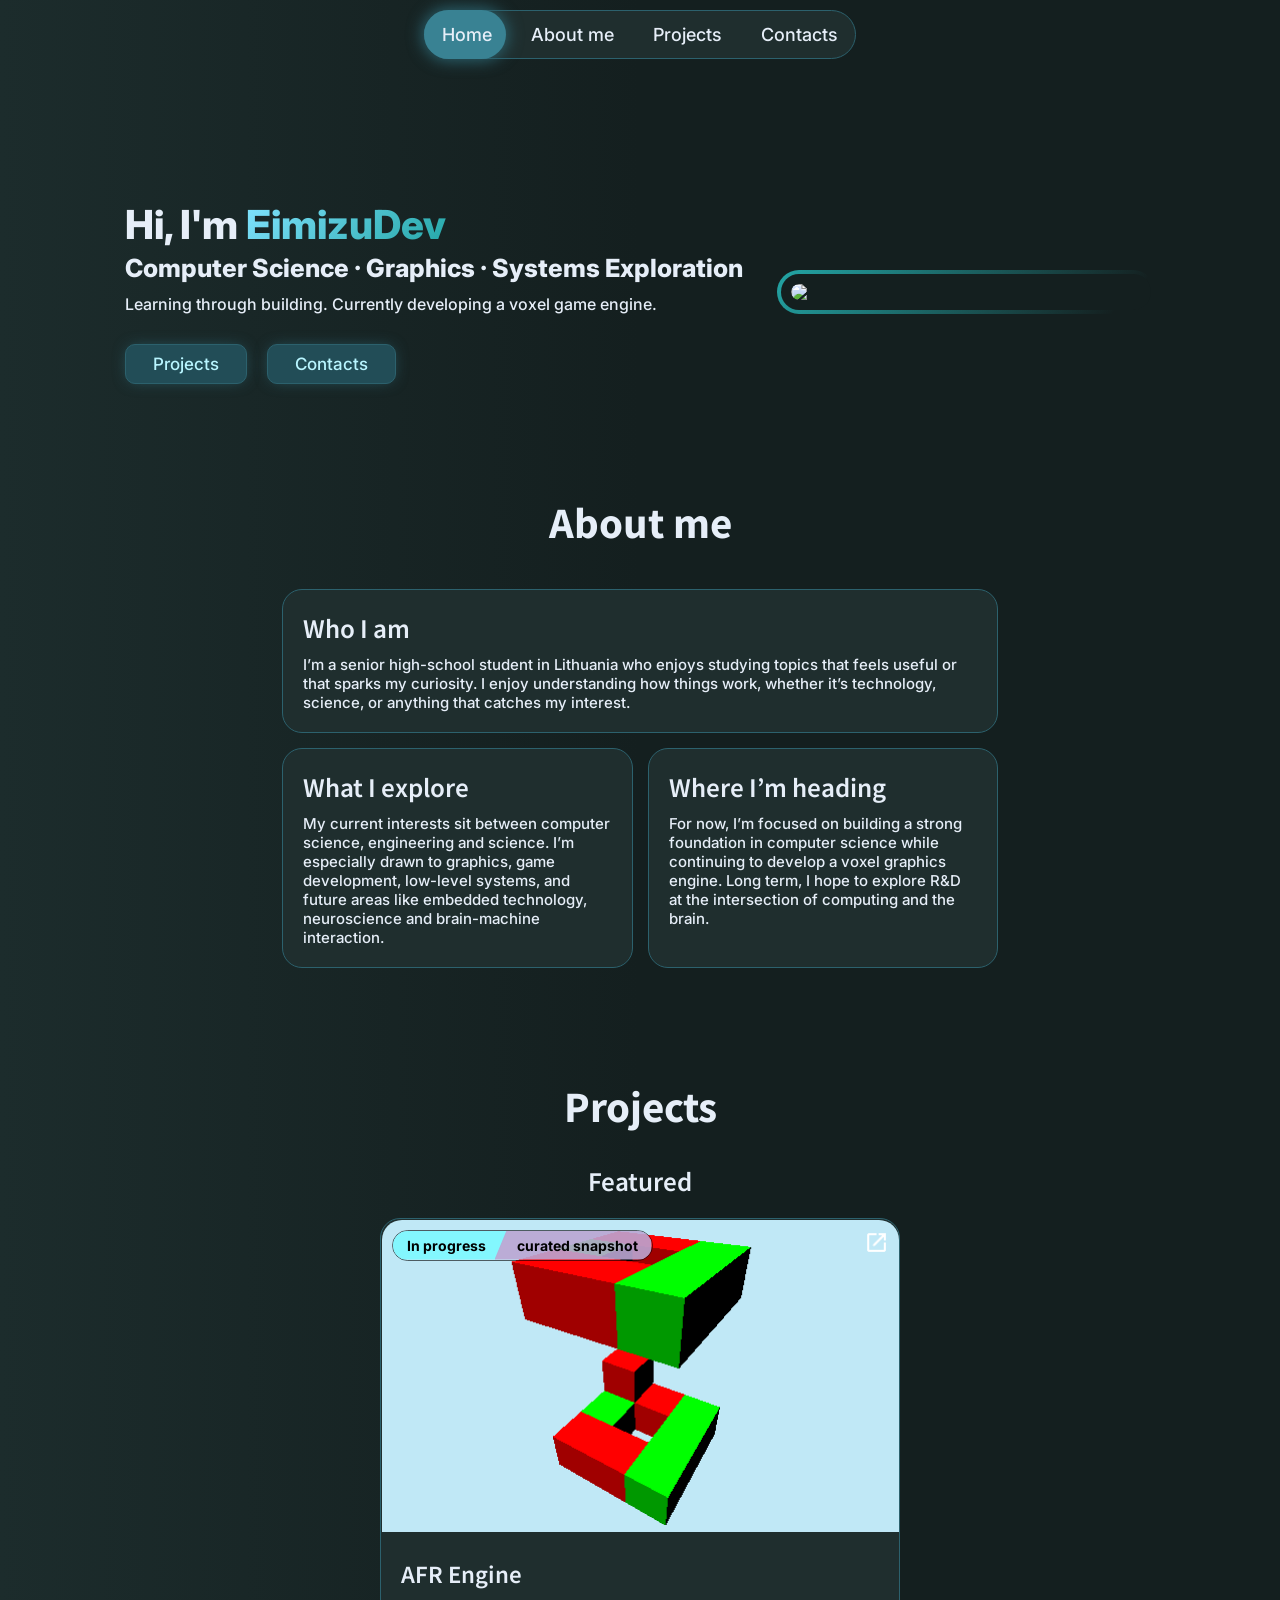
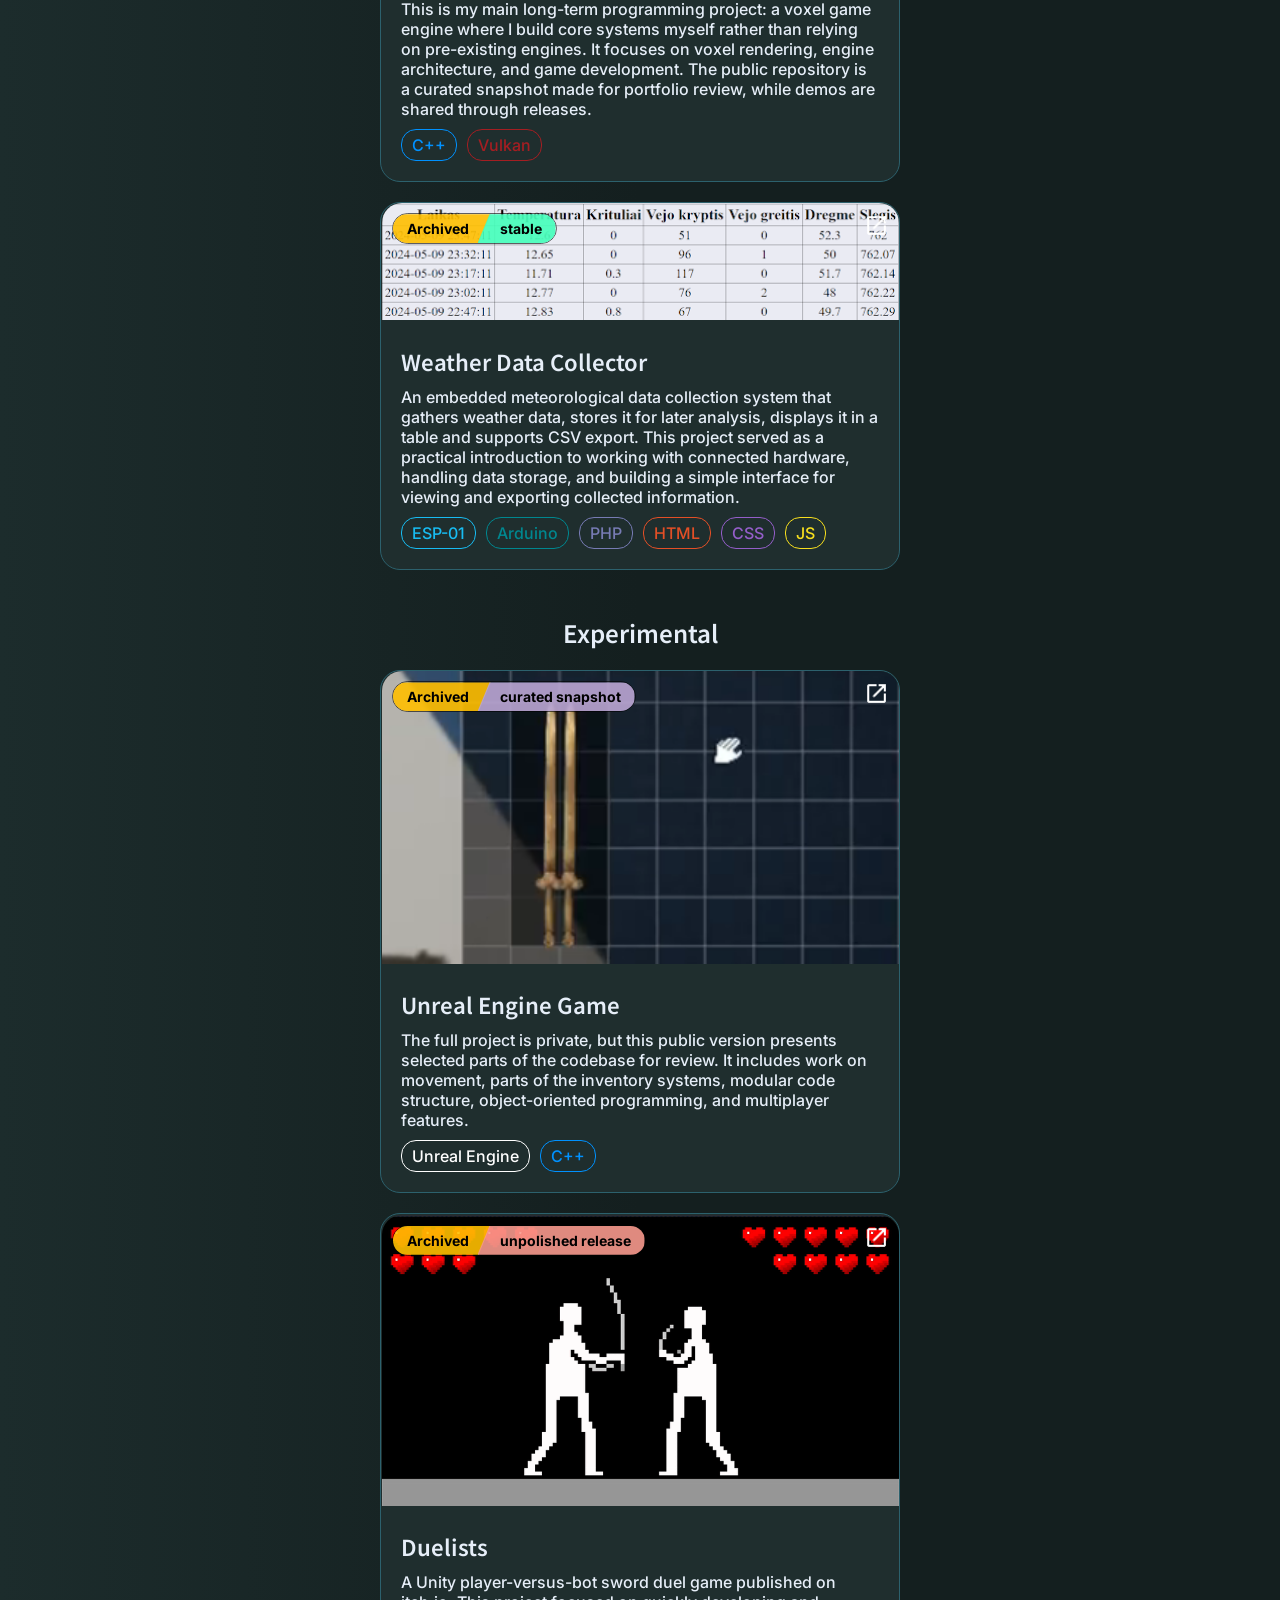
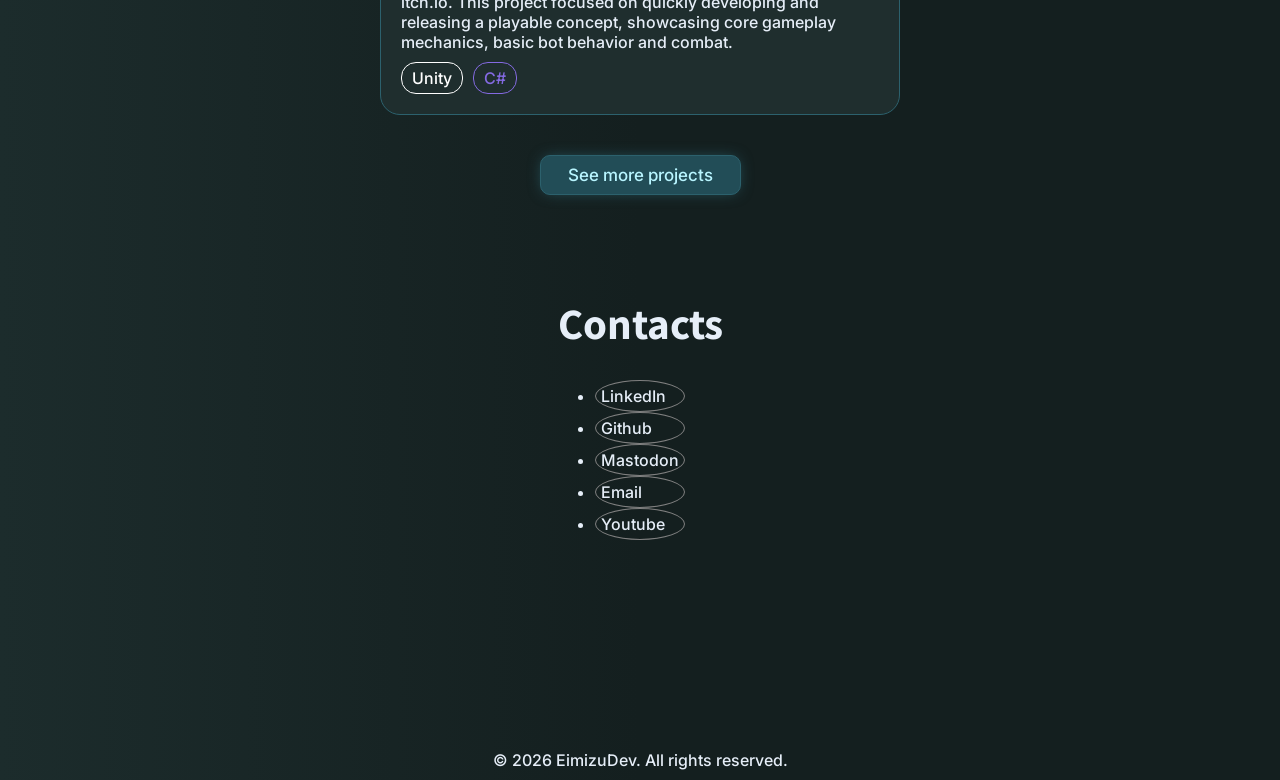
==== commit 830ebf46: "Small changes for contacts" ====
--- a/index.html
+++ b/index.html
@@ -165,10 +165,16 @@
       </section>
       <section id="contacts">
         <h2>Contacts</h2>
-        
+        <ul>
+          <li><a href="#">LinkedIn</a></li>
+          <li><a href="#">Github</a></li>
+          <li><a href="#">Mastodon</a></li>
+          <li><a href="#">Email</a></li>
+          <li><a href="#">Youtube</a></li>
+        </ul>
       </section>
     </main>
-    <footer>© 2026 EimizuDev All rights reserved.</footer>
+    <footer>© 2026 EimizuDev. All rights reserved.</footer>
     <script src="script.js"></script>
   </body>
 </html>
--- a/style.css
+++ b/style.css
@@ -537,6 +537,17 @@
   gap: 10px;
 }
 
+#contacts li a {
+  width: inherit;
+  height: inherit;
+}
+
+#contacts li {
+  border-radius: 50%;
+  border: 1px solid gray;
+  padding: 5px;
+}
+
 /* Footer */
 footer {
   text-align: center;
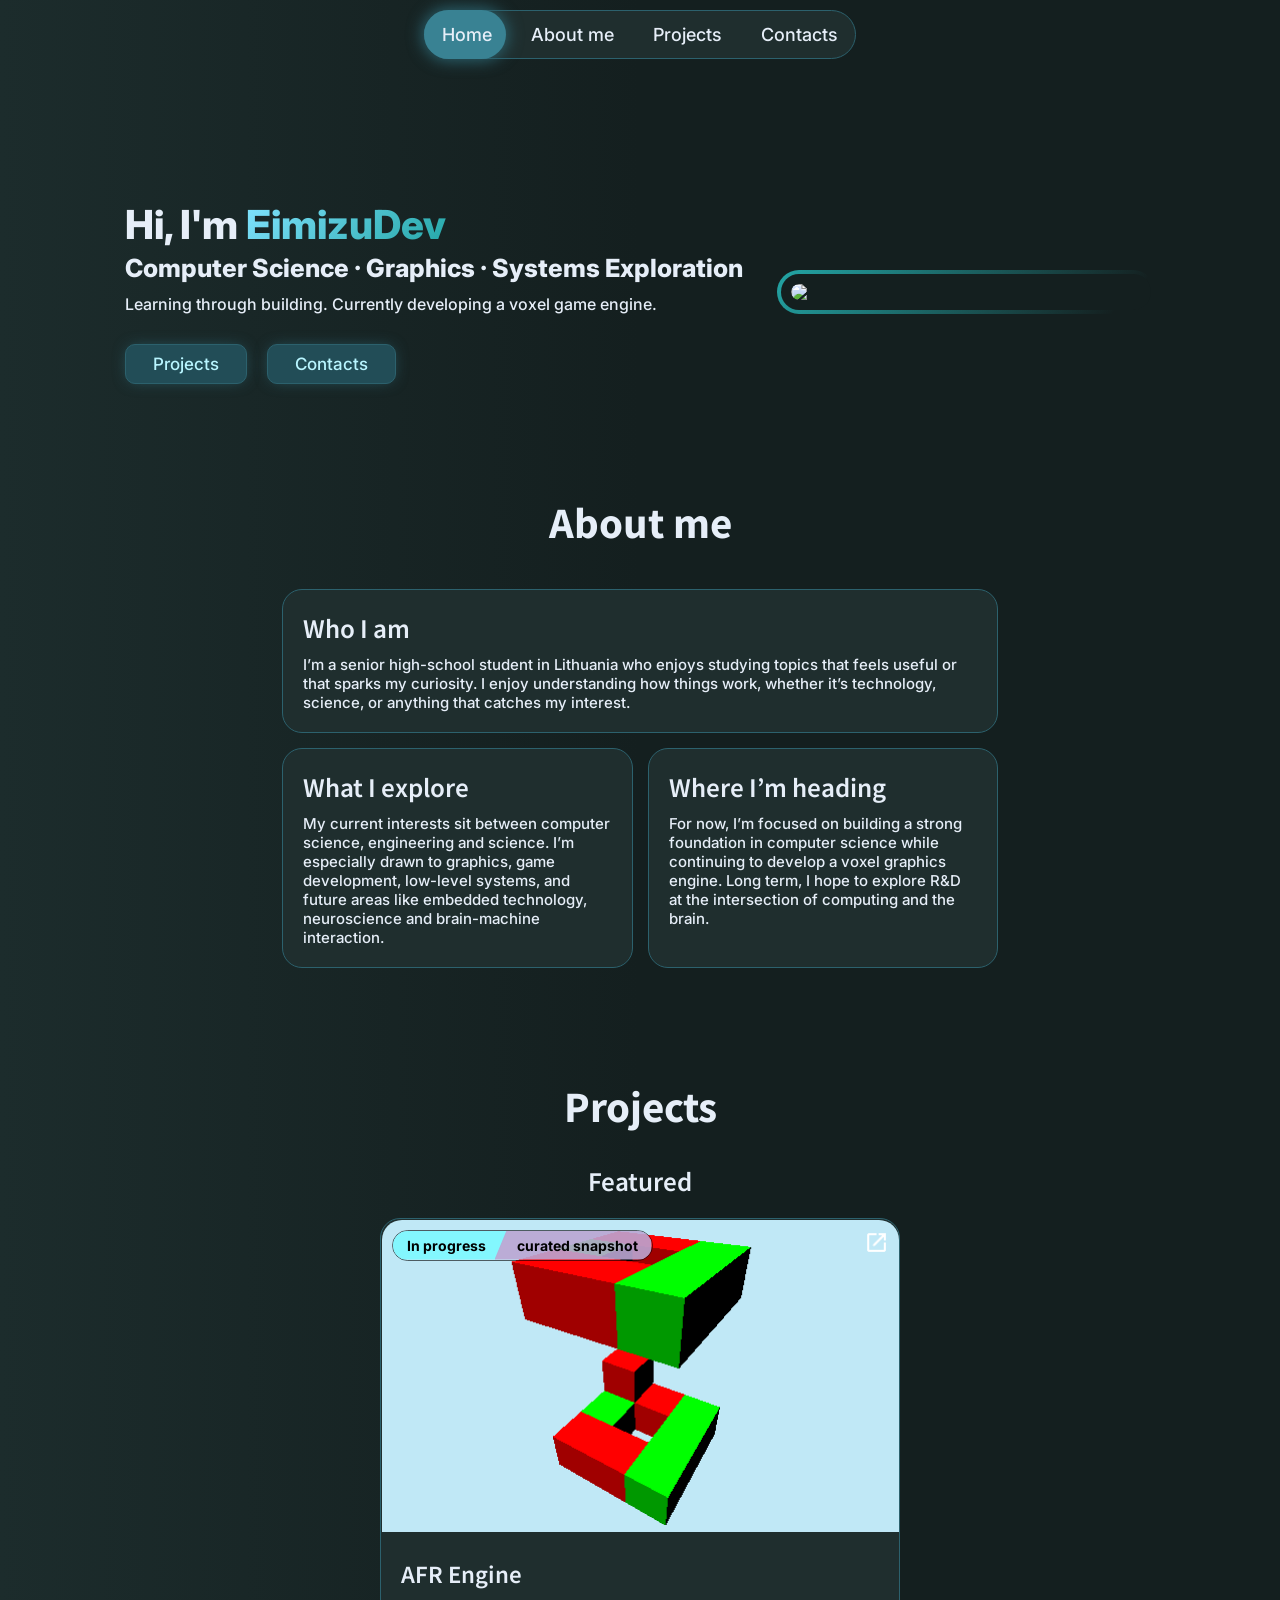
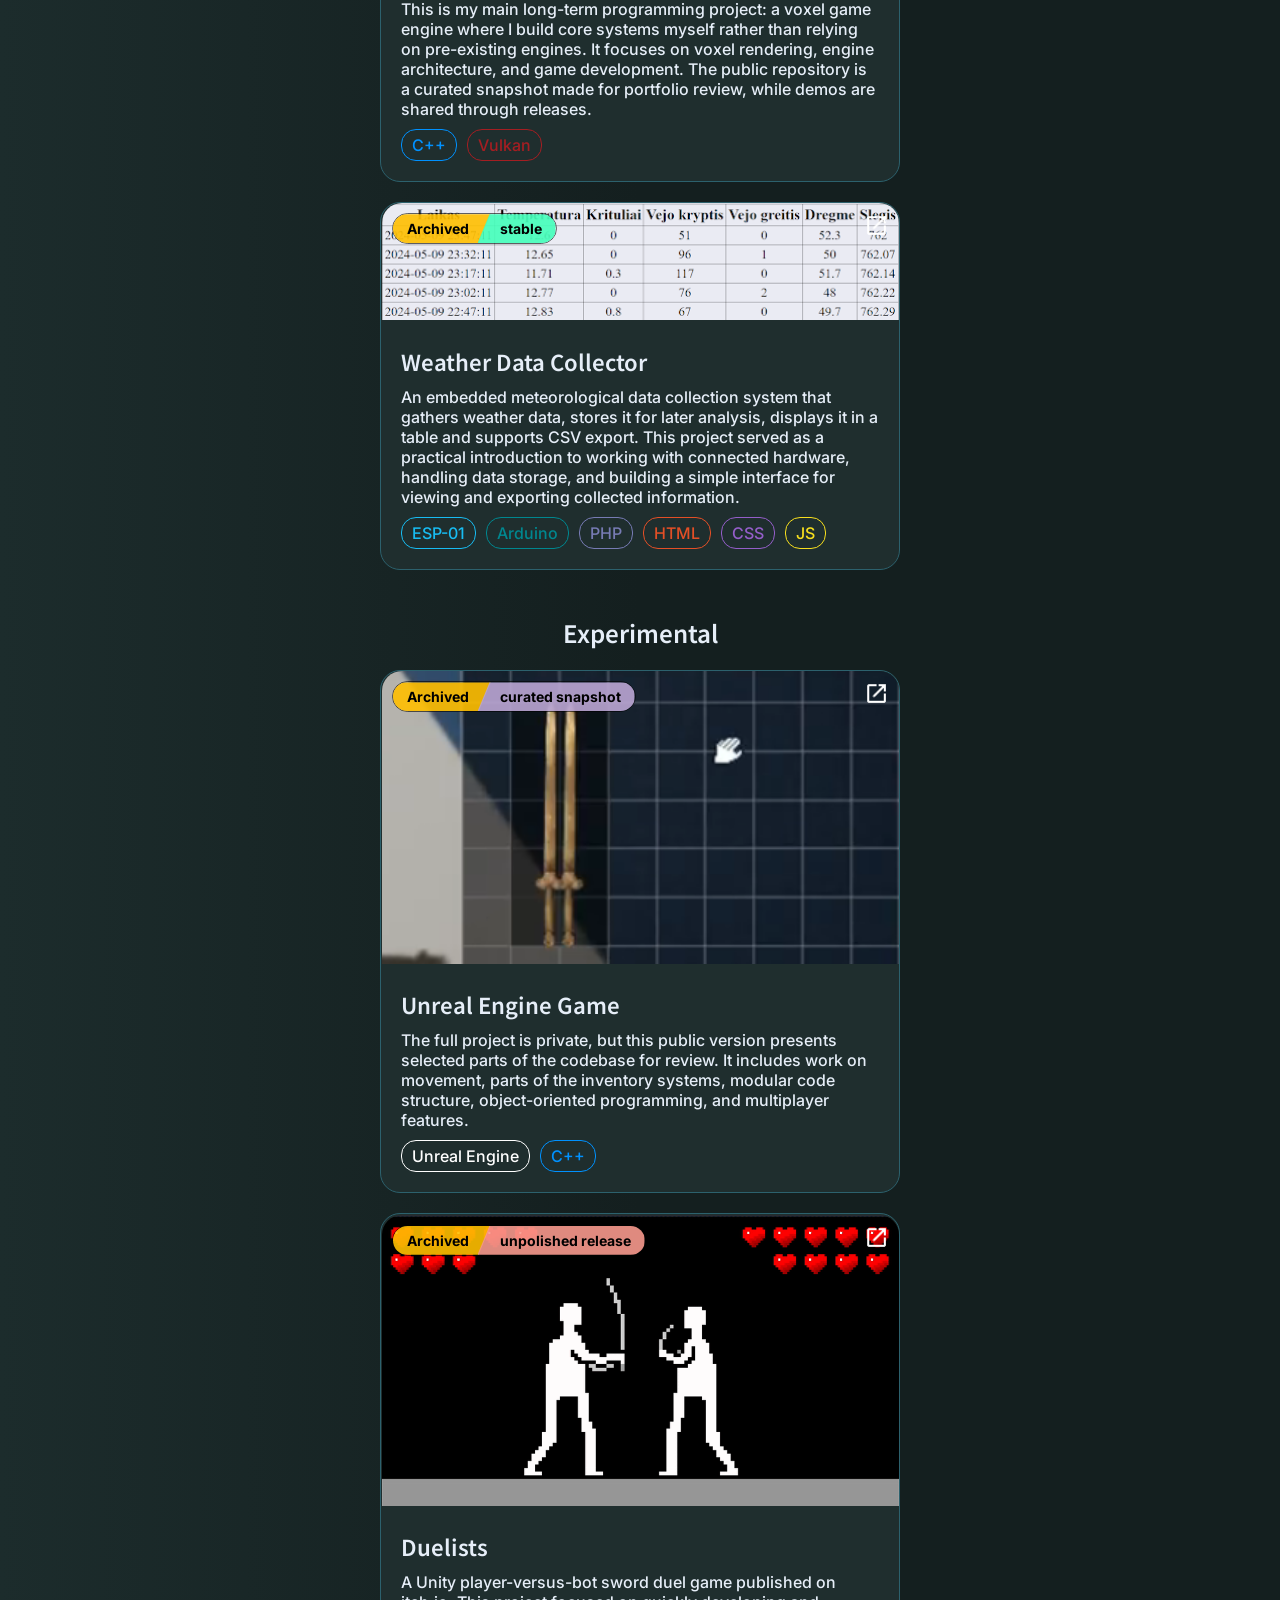
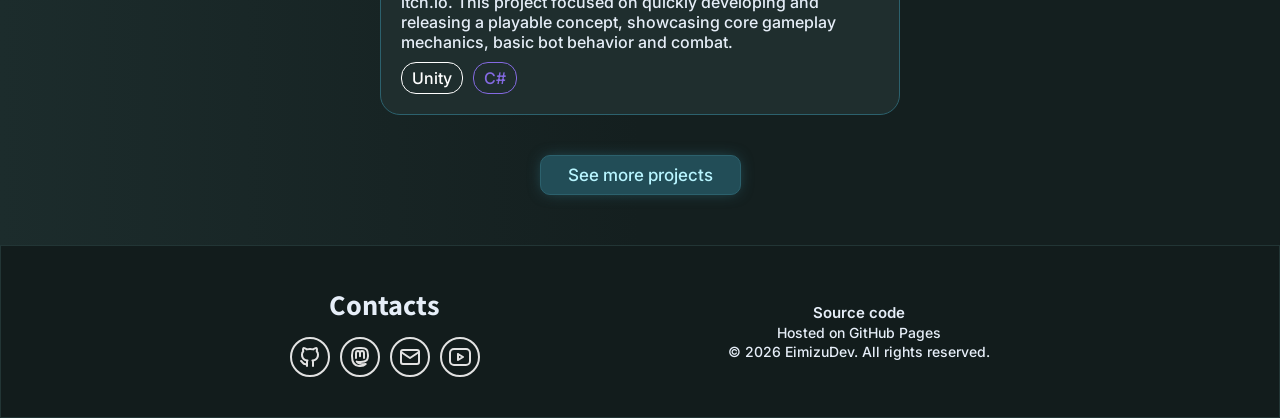
==== commit d5baac5f: "Contacts/footer done" ====
--- a/index.html
+++ b/index.html
@@ -6,11 +6,57 @@
     <link rel="preconnect" href="https://fonts.googleapis.com">
     <link rel="preconnect" href="https://fonts.gstatic.com" crossorigin>
     <link href="https://fonts.googleapis.com/css2?family=Inter:ital,opsz,wght@0,14..32,100..900;1,14..32,100..900&family=Noto+Sans+JP:wght@100..900&display=swap" rel="stylesheet">
-    <title>EimizuDev Portfolio</title>
-    <meta name="description" content="EimizuDev portfolio">
+    <title>EimizuDev | Computer Science, Graphics & Game Development</title>
+    <meta name="description" content="Senior high-school student exploring computer science, graphics, game development and embedded systems.">
+    <link rel="icon" type="img/png" href="img/eimizudev_icon.png">
     <link rel="stylesheet" href="style.css">
-    <meta name="robots" content="noindex">
     <link rel="preload" as="image" href="https://raw.githubusercontent.com/EimizuDev/afr-voxel-engine/refs/heads/main/docs/gifs/voxels.gif" type="image/gif" fetchpriority="high" crossorigin>
+    <script type="application/ld+json">
+    {
+      "@context": "https://schema.org",
+      "@graph": [
+        {
+          "@type": "Person",
+          "@id": "https://eimizudev.github.io/#person",
+          "name": "EimizuDev",
+          "url": "https://eimizudev.github.io/",
+          "image": "https://eimizudev.github.io/img/eimizudev_icon.png",
+          "description": "Senior high-school student exploring computer science, graphics, game development and embedded systems.",
+          "sameAs": [
+            "https://github.com/EimizuDev",
+            "https://mastodon.social/@Eimizudev",
+            "https://www.youtube.com/@EimizuDev"
+          ]
+        },
+        {
+          "@type": "WebSite",
+          "@id": "https://eimizudev.github.io/#website",
+          "url": "https://eimizudev.github.io/",
+          "name": "EimizuDev | Computer Science, Graphics & Game Development",
+          "description": "Portfolio of EimizuDev, which features projects in computer science, graphics, game development and embedded systems.",
+          "author": {
+            "@id": "https://eimizudev.github.io/#person"
+          }
+        },
+        {
+          "@type": "WebPage",
+          "@id": "https://eimizudev.github.io/#webpage",
+          "url": "https://eimizudev.github.io/",
+          "name": "EimizuDev | Computer Science, Graphics & Game Development",
+          "description": "Portfolio of EimizuDev, which features projects in computer science, graphics, game development and embedded systems.",
+          "isPartOf": {
+            "@id": "https://eimizudev.github.io/#website"
+          },
+          "about": {
+            "@id": "https://eimizudev.github.io/#person"
+          },
+          "mainEntity": {
+            "@id": "https://eimizudev.github.io/#person"
+          }
+        }
+      ]
+    }
+    </script>
   </head>
   <body>
     <header>
@@ -163,18 +209,46 @@
         </div>
         <a href="https://github.com/EimizuDev?tab=repositories" class="button" target="_blank" rel="noopener noreferrer">See more projects</a>
       </section>
-      <section id="contacts">
+    </main>
+    <footer id="contacts">
+      <div class="footer-top">
         <h2>Contacts</h2>
         <ul>
-          <li><a href="#">LinkedIn</a></li>
-          <li><a href="#">Github</a></li>
-          <li><a href="#">Mastodon</a></li>
-          <li><a href="#">Email</a></li>
-          <li><a href="#">Youtube</a></li>
+          <li><a href="https://github.com/EimizuDev" target="_blank" rel="noopener noreferrer">
+            <svg xmlns="http://www.w3.org/2000/svg" width="24" height="24" viewBox="0 0 24 24" fill="none" stroke="currentColor" stroke-width="2" stroke-linecap="round" stroke-linejoin="round" class="icon icon-tabler icons-tabler-outline icon-tabler-brand-github">
+            	<path stroke="none" d="M0 0h24v24H0z" fill="none" />
+            	<path d="M9 19c-4.3 1.4 -4.3 -2.5 -6 -3m12 5v-3.5c0 -1 .1 -1.4 -.5 -2c2.8 -.3 5.5 -1.4 5.5 -6a4.6 4.6 0 0 0 -1.3 -3.2a4.2 4.2 0 0 0 -.1 -3.2s-1.1 -.3 -3.5 1.3a12.3 12.3 0 0 0 -6.2 0c-2.4 -1.6 -3.5 -1.3 -3.5 -1.3a4.2 4.2 0 0 0 -.1 3.2a4.6 4.6 0 0 0 -1.3 3.2c0 4.6 2.7 5.7 5.5 6c-.6 .6 -.6 1.2 -.5 2v3.5" />
+            </svg>
+          </a></li>
+          <li><a href="https://mastodon.social/@Eimizudev" target="_blank" rel="noopener noreferrer">
+            <svg xmlns="http://www.w3.org/2000/svg" viewBox="0 0 24 24" fill="none" stroke="currentColor" stroke-width="2" stroke-linecap="round" stroke-linejoin="round" class="icon icon-tabler icons-tabler-outline icon-tabler-brand-mastodon">
+            	<path stroke="none" d="M0 0h24v24H0z" fill="none" />
+            	<path d="M18.648 15.254c-1.816 1.763 -6.648 1.626 -6.648 1.626a18.262 18.262 0 0 1 -3.288 -.256c1.127 1.985 4.12 2.81 8.982 2.475c-1.945 2.013 -13.598 5.257 -13.668 -7.636l-.026 -1.154c0 -3.036 .023 -4.115 1.352 -5.633c1.671 -1.91 6.648 -1.666 6.648 -1.666s4.977 -.243 6.648 1.667c1.329 1.518 1.352 2.597 1.352 5.633s-.456 4.074 -1.352 4.944" />
+            	<path d="M12 11.204v-2.926c0 -1.258 -.895 -2.278 -2 -2.278s-2 1.02 -2 2.278v4.722m4 -4.722c0 -1.258 .895 -2.278 2 -2.278s2 1.02 2 2.278v4.722" />
+            </svg>
+          </a></li>
+          <li><a href="mailto:eimizudev@gmail.com" target="_blank" rel="noopener noreferrer">
+            <svg xmlns="http://www.w3.org/2000/svg" width="24" height="24" viewBox="0 0 24 24" fill="none" stroke="currentColor" stroke-width="2" stroke-linecap="round" stroke-linejoin="round" class="icon icon-tabler icons-tabler-outline icon-tabler-mail">
+            	<path stroke="none" d="M0 0h24v24H0z" fill="none" />
+            	<path d="M3 7a2 2 0 0 1 2 -2h14a2 2 0 0 1 2 2v10a2 2 0 0 1 -2 2h-14a2 2 0 0 1 -2 -2v-10" />
+            	<path d="M3 7l9 6l9 -6" />
+            </svg>
+          </a></li>
+          <li><a href="https://www.youtube.com/@EimizuDev" target="_blank" rel="noopener noreferrer">
+            <svg xmlns="http://www.w3.org/2000/svg" width="24" height="24" viewBox="0 0 24 24" fill="none" stroke="currentColor" stroke-width="2" stroke-linecap="round" stroke-linejoin="round" class="icon icon-tabler icons-tabler-outline icon-tabler-brand-youtube">
+            	<path stroke="none" d="M0 0h24v24H0z" fill="none" />
+            	<path d="M2 8a4 4 0 0 1 4 -4h12a4 4 0 0 1 4 4v8a4 4 0 0 1 -4 4h-12a4 4 0 0 1 -4 -4v-8" />
+            	<path d="M10 9l5 3l-5 3l0 -6" />
+            </svg>
+          </a></li>
         </ul>
-      </section>
-    </main>
-    <footer>© 2026 EimizuDev. All rights reserved.</footer>
+      </div>
+      <div class="footer-bottom">
+        <a href="https://github.com/EimizuDev/eimizudev.github.io" target="_blank" rel="noopener noreferrer">Source code</a>
+        <p>Hosted on GitHub Pages</p>
+        <p>© 2026 EimizuDev. All rights reserved.</p>
+      </div>
+    </footer>
     <script src="script.js"></script>
   </body>
 </html>
--- a/style.css
+++ b/style.css
@@ -1,10 +1,6 @@
 :root {
   --bg: #141F1F;
   --surface: #1F2E2E;
-  --hSurface: #293d3d;
-  --text: #e6eef8;
-  --accentJ: #d4302f;
-  --accentC: #c9a66b;
   --accentN: #23a6a6;
   --accentE: #81e3ff;
 }
@@ -14,7 +10,7 @@
   padding: 0;
   box-sizing: border-box;
   font-family: "Inter", sans-serif;
-  color: var(--text);
+  color: #e6eef8;
   font-weight: 500;
   text-decoration: none;
   scroll-behavior: smooth;
@@ -527,29 +523,128 @@
   }
 }
 
-/* Contacts */
-#contacts {
-  display: flex;
-  flex-direction: column;
-  padding: 50px 22vw 200px;
+/* Contacts/footer */
+footer {
+  background-color: #121c1c;
+  border: 1px solid #223535;
+  display: flex;
+  padding: 40px;
   justify-content: space-evenly;
   align-items: center;
-  gap: 10px;
-}
-
-#contacts li a {
-  width: inherit;
-  height: inherit;
-}
-
-#contacts li {
+}
+
+.footer-top {
+  display: flex;
+  flex-direction: column;
+  justify-content: center;
+  align-items: center;
+  gap: 15px;
+}
+
+.footer-top h2 {
+  font-size: 25px;
+  margin-bottom: unset;
+}
+
+.footer-top ul {
+  display: flex;
+  list-style: none;
+  gap: 10px;
+}
+
+.footer-top li {
   border-radius: 50%;
-  border: 1px solid gray;
-  padding: 5px;
-}
-
-/* Footer */
-footer {
+  border: 2px solid #e2e2e2;
+  transition: .15s all ease-in-out;
+}
+
+.footer-top li a {
+  display: flex;
+  align-items: center;
+  justify-content: center;
+  width: 36px;
+  height: 36px;
+}
+
+.footer-top li svg {
+  width: 24px;
+  height: 24px;
+}
+
+.footer-top li path {
+  color: #e2e2e2;
+  transition: .15s all ease-in-out;
+}
+
+
+.footer-top li:nth-child(1):hover {
+  border-color: #3d99f5;
+  transform: scale(1.1) rotate(10deg);
+}
+
+.footer-top li:nth-child(1):hover path {
+  color: #3d99f5;
+}
+
+.footer-top li:nth-child(2):hover {
+  border-color: #696969;
+  transform: scale(1.1) rotate(10deg);
+}
+
+.footer-top li:nth-child(2):hover path {
+  color: #696969;
+}
+
+.footer-top li:nth-child(3):hover {
+  border-color: #6261fb;
+  transform: scale(1.1) rotate(10deg);
+}
+
+.footer-top li:nth-child(3):hover path {
+  color: #6261fb;
+}
+
+.footer-top li:nth-child(4):hover {
+  border-color: #22c062;
+  transform: scale(1.1) rotate(10deg);
+}
+
+.footer-top li:nth-child(4):hover path {
+  color: #22c062;
+}
+
+.footer-top li:nth-child(5):hover {
+  border-color: #cc0029;
+  transform: scale(1.1) rotate(10deg);
+}
+
+.footer-top li:nth-child(5):hover path {
+  color: #cc0029;
+}
+
+
+.footer-bottom {
+  display: flex;
+  font-size: 14px;
+  align-items: center;
+  flex-direction: column;
   text-align: center;
-  padding: 10px 0;
-}
+  gap: 2px;
+}
+
+.footer-bottom a {
+  transition: 0.15s all ease-in-out;
+  font-size: 15px;
+  font-weight: 600;
+}
+
+.footer-bottom a:hover {
+  color: #57dbdb;
+}
+
+@media (max-width: 755px) {
+  footer {
+    flex-direction: column;
+    gap: 30px;
+  }
+}
